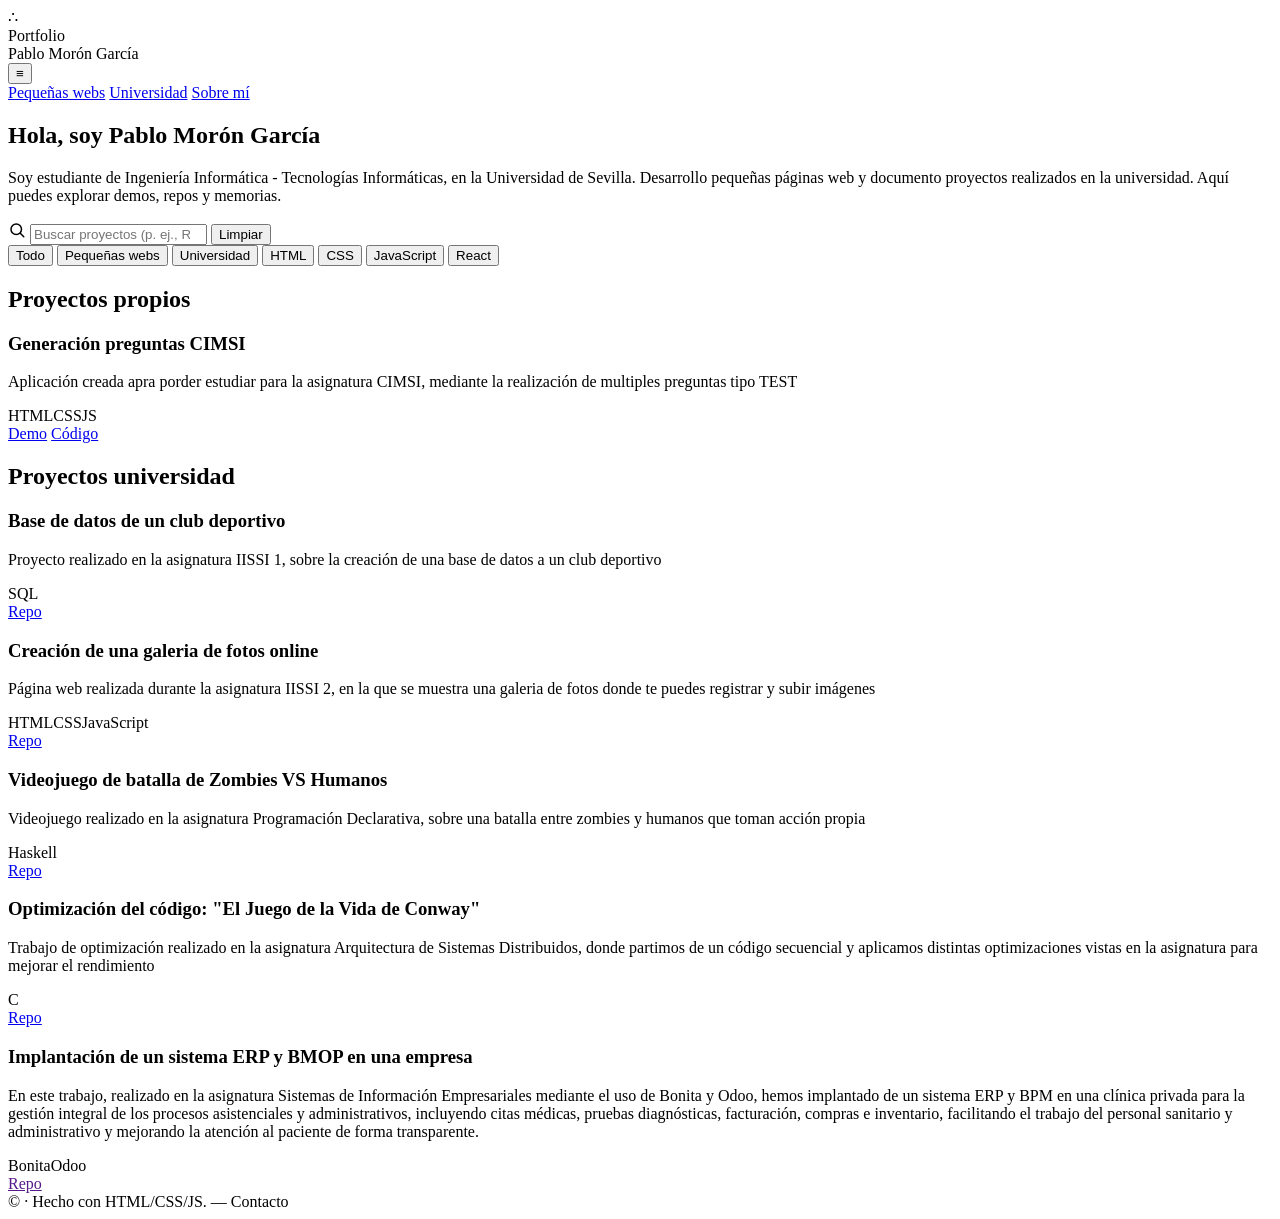
==== index.html @ c681d7ae "trabajos 3º" ====
<!doctype html>
<html lang="es">
<head>
  <meta charset="utf-8" />
  <meta name="viewport" content="width=device-width, initial-scale=1" />
  <title>Mi Portfolio</title>
  <link rel="icon" type="image/png" sizes="32x32" href="imagenes/favicon.png">
  <meta name="description" content="Portfolio con pequeñas webs y trabajos universitarios" />
  <meta property="og:title" content="Mi Portfolio" />
  <meta property="og:description" content="Selección de proyectos: pequeñas webs y trabajos de la universidad" />
  <meta name="color-scheme" content="light dark" />

  <!-- CSS externo -->
  <link rel="stylesheet" href="styles.css">
</head>
<body>
  <header>
    <nav class="container" aria-label="Principal">
      <div class="brand">
        <div class="logo" aria-hidden="true"><span>∴</span></div>
        <div>
          <div class="subtitle">Portfolio</div>
          <div class="name">Pablo Morón García&nbsp;</div>
        </div>
      </div>

      <!-- Botón hamburguesa -->
      <button class="hamburger" id="menuBtn" aria-label="Abrir menú">≡</button>

      <!-- Menú oculto -->
      <div class="navlinks" id="menu">
        <a href="#webs">Pequeñas webs</a>
        <a href="#uni">Universidad</a>
        <a href="#sobre-mi">Sobre mí</a>
      </div>
    </nav>
  </header>

  <main class="container">
    <section class="hero" id="sobre-mi">
      <h1>Hola, soy <span style="color: var(--primary)">Pablo Morón García</span> </h1>
      <p>Soy estudiante de Ingeniería Informática - Tecnologías Informáticas, en la Universidad de Sevilla. Desarrollo pequeñas páginas web y documento proyectos realizados en la universidad. Aquí puedes explorar demos, repos y memorias. </p>
    </section>

    <section class="controls" aria-label="Controles de filtrado">
      <label class="searchbar" for="q">
        <svg width="18" height="18" viewBox="0 0 24 24" fill="none" aria-hidden="true"><path d="M21 21l-4.3-4.3" stroke="currentColor" stroke-width="2" stroke-linecap="round"/><circle cx="11" cy="11" r="7" stroke="currentColor" stroke-width="2"/></svg>
        <input id="q" type="search" placeholder="Buscar proyectos (p. ej., React, accesibilidad, POO)" autocomplete="off" />
        <button class="btn" id="clearSearch" type="button" title="Limpiar búsqueda">Limpiar</button>
      </label>
      <div class="filters" role="group" aria-label="Filtros">
        <button class="chip" data-filter="all" data-active="true">Todo</button>
        <button class="chip" data-filter="web">Pequeñas webs</button>
        <button class="chip" data-filter="uni">Universidad</button>
        <button class="chip" data-tech="html">HTML</button>
        <button class="chip" data-tech="css">CSS</button>
        <button class="chip" data-tech="js">JavaScript</button>
        <button class="chip" data-tech="react">React</button>
      </div>
    </section>

    <h2 id="webs" class="section-title">Proyectos propios</h2>
    <section class="grid" id="grid-webs" aria-label="Listado de pequeñas webs">

      <article class="card" data-type="web" data-tags="html,css,js,accesibilidad">
        <div class="thumb" aria-hidden="true" style="background-image: url('imagenes/tipotest.jpg'); background-size: cover; background-position: center;"></div>
        <div class="card-body">
          <h3>Generación preguntas CIMSI</h3>
          <p>Aplicación creada apra porder estudiar para la asignatura CIMSI, mediante la realización de multiples preguntas tipo TEST</p>
          <div class="tags">
            <span class="tag">HTML</span><span class="tag">CSS</span><span class="tag">JS</span>
          </div>
        </div>
        <div class="card-actions">
          <a class="btn primary" href="Preguntas_CIMSI/Preguntas-tipo-test-CIMSI.html" target="_blank" rel="noopener">Demo</a>
          <a class="btn" href="https://github.com/pablomoroon/CIMSI-testGenerator/blob/main/Preguntas_CIMSI/Preguntas-tipo-test-CIMSI.html" target="_blank" rel="noopener">Código</a>
        </div>
      </article>

    </section>

    <h2 id="uni" class="section-title">Proyectos universidad</h2>
    <section class="grid" id="grid-webs" aria-label="Listado de trabajos universitarios">
      <article class="card" data-type="uni" data-tags="poo,java,patrones">
        <div class="thumb" aria-hidden="true" style="background-image: url('imagenes/club-deportivo.jpg'); background-size: cover; background-position: center;"></div>
          
        </div>
        <div class="card-body">
          <h3>Base de datos de un club deportivo</h3>
          <p>Proyecto realizado en la asignatura IISSI 1, sobre la creación de una base de datos a un club deportivo  </p>
          <div class="tags"><span class="tag">SQL</span></div>
        </div>
        <div class="card-actions">
          <a class="btn primary" href="https://github.com/pablomoroon/Base-de-Datos-de-un-Club-Deportivo" target="_blank" rel="noopener">Repo</a>
        </div>
      </article>

      <article class="card" data-type="uni" data-tags="redes,python,seguridad">
        <div class="thumb" aria-hidden="true" style="background-image: url('imagenes/photo-gallery.png'); background-size: cover; background-position: center;"></div>
        <div class="card-body">
          <h3>Creación de una galeria de fotos online</h3>
          <p>Página web realizada durante la asignatura IISSI 2, en la que se muestra una galeria de fotos donde te puedes registrar y subir imágenes</p>
          <div class="tags"><span class="tag">HTML</span><span class="tag">CSS</span><span class="tag">JavaScript</span></div>
        </div>
        <div class="card-actions">
          <a class="btn primary" href="https://github.com/pablomoroon/Photo-Gallery-IISSI-2" target="_blank" rel="noopener">Repo</a>
        </div>
      </article>

      <article class="card" data-type="uni" data-tags="redes,python,seguridad">
        <div class="thumb" aria-hidden="true" style="background-image: url('imagenes/tanques.png'); background-size: cover; background-position: center;"></div>
        <div class="card-body">
          <h3>Videojuego de batalla de Zombies VS Humanos</h3>
          <p>Videojuego realizado en la asignatura Programación Declarativa, sobre una batalla entre zombies y humanos que toman acción propia</p>
          <div class="tags"><span class="tag">Haskell</span></div>
        </div>
        <div class="card-actions">
          <a class="btn primary" href="https://github.com/pablomoroon/Tanks-Battlefield-2D-PD" target="_blank" rel="noopener">Repo</a>
        </div>
      </article>

      <article class="card" data-type="uni" data-tags="redes,python,seguridad">
        <div class="thumb" aria-hidden="true" style="background-image: url('imagenes/juegoDeLaVida.png'); background-size: cover; background-position: center;"></div>
        <div class="card-body">
          <h3>Optimización del código: "El Juego de la Vida de Conway"</h3>
          <p>Trabajo de optimización realizado en la asignatura Arquitectura de Sistemas Distribuidos, donde partimos de un código secuencial y aplicamos distintas optimizaciones vistas en la asignatura para mejorar el rendimiento</p>
          <div class="tags"><span class="tag">C</span></div>
        </div>
        <div class="card-actions">
          <a class="btn primary" href="https://github.com/pablomoroon/TRABAJO-ASD" target="_blank" rel="noopener">Repo</a>
        </div>
      </article>

      <article class="card" data-type="uni" data-tags="redes,python,seguridad">
        <div class="thumb" aria-hidden="true" style="background-image: url('imagenes/logo-clinica.png'); background-size: cover; background-position: center;"></div>
        <div class="card-body">
          <h3>Implantación de un sistema ERP y BMOP en una empresa</h3>
          <p>En este trabajo, realizado en la asignatura Sistemas de Información Empresariales mediante el uso de Bonita y Odoo, hemos implantado de un sistema ERP y BPM en una clínica privada para la gestión integral de los procesos asistenciales y administrativos, incluyendo citas médicas, pruebas diagnósticas, facturación, compras e inventario, facilitando el trabajo del personal sanitario y administrativo y mejorando la atención al paciente de forma transparente. </p>
          <div class="tags"><span class="tag">Bonita</span><span class="tag">Odoo</span></div>
        </div>
        <div class="card-actions">
          <a class="btn primary" href="" target="_blank" rel="noopener">Repo</a>
        </div>
      </article>

    </section>

    <footer>
      © <span id="year"></span> · Hecho con HTML/CSS/JS. — <a href="#" style="color:var(--primary); text-decoration:none">Contacto</a>
    </footer>
  </main>

  <!-- JS externo -->
  <script src="script.js"></script>
</body>
</html>
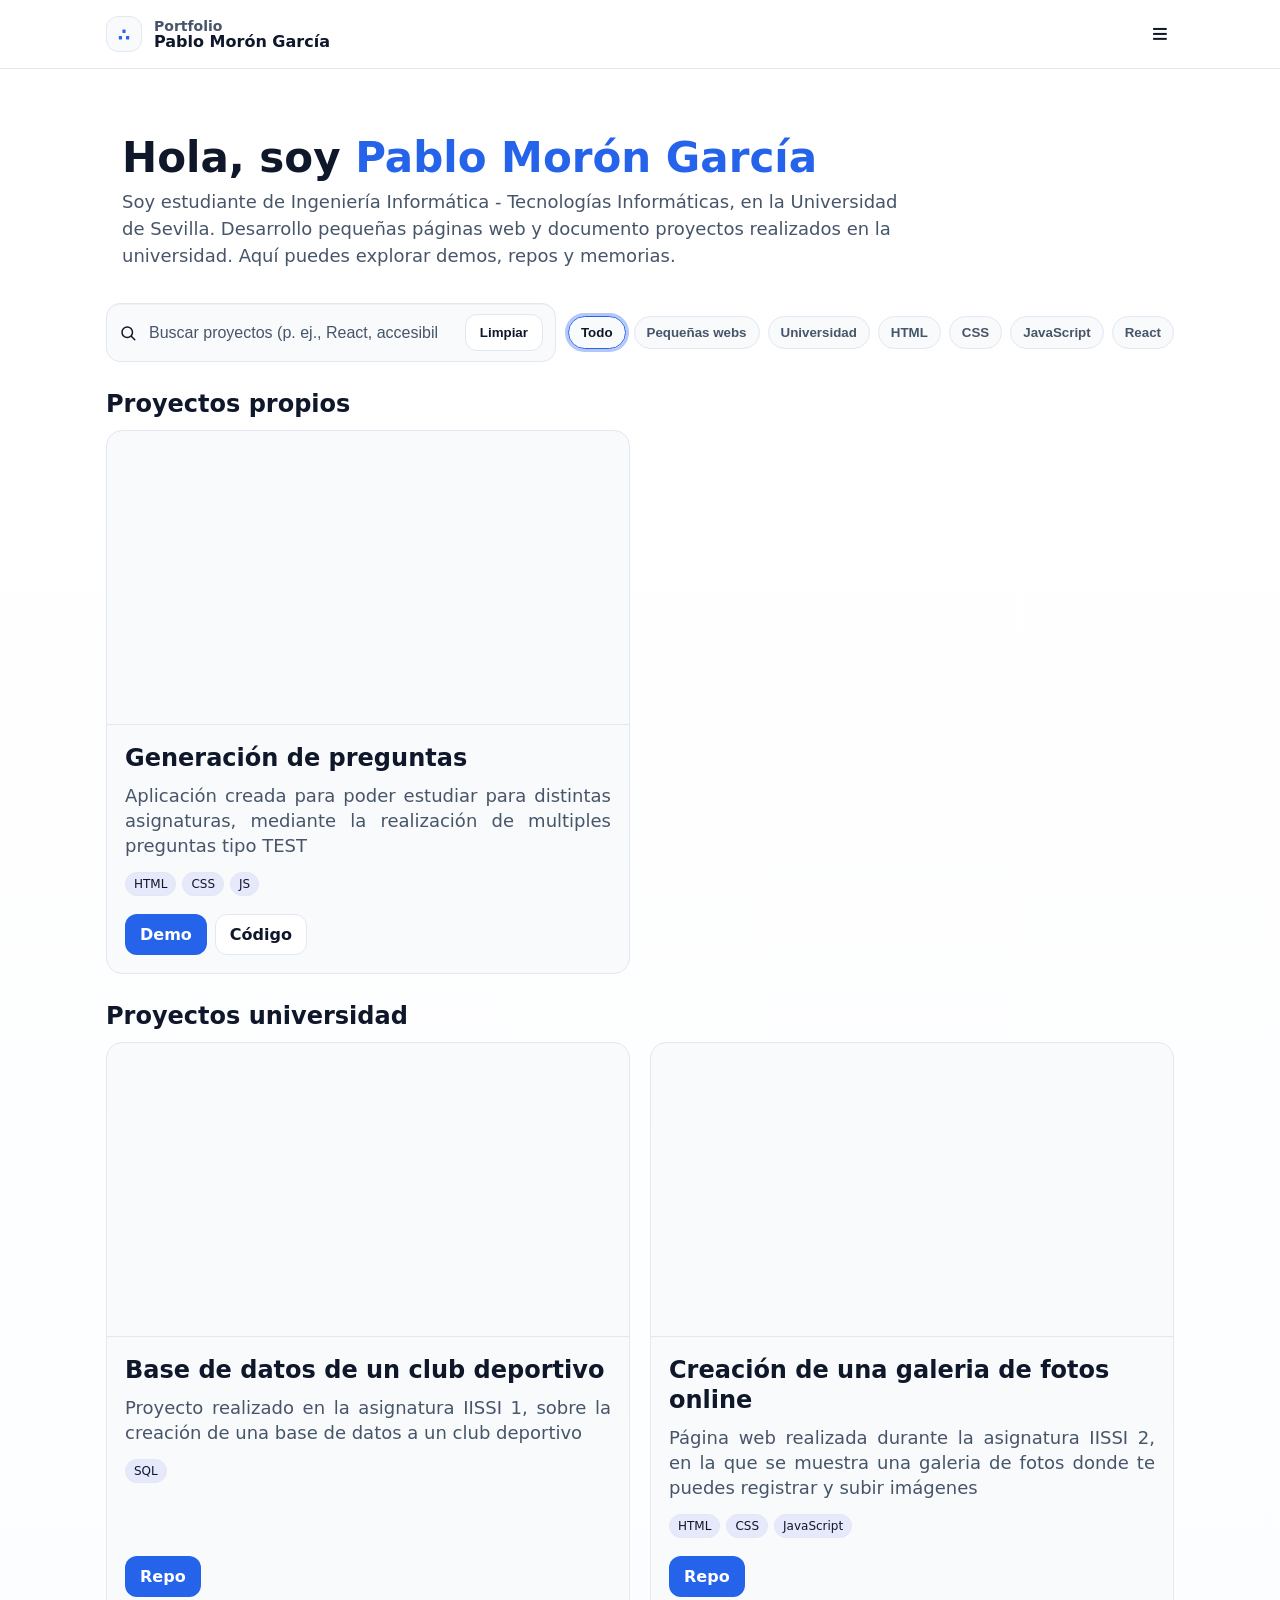
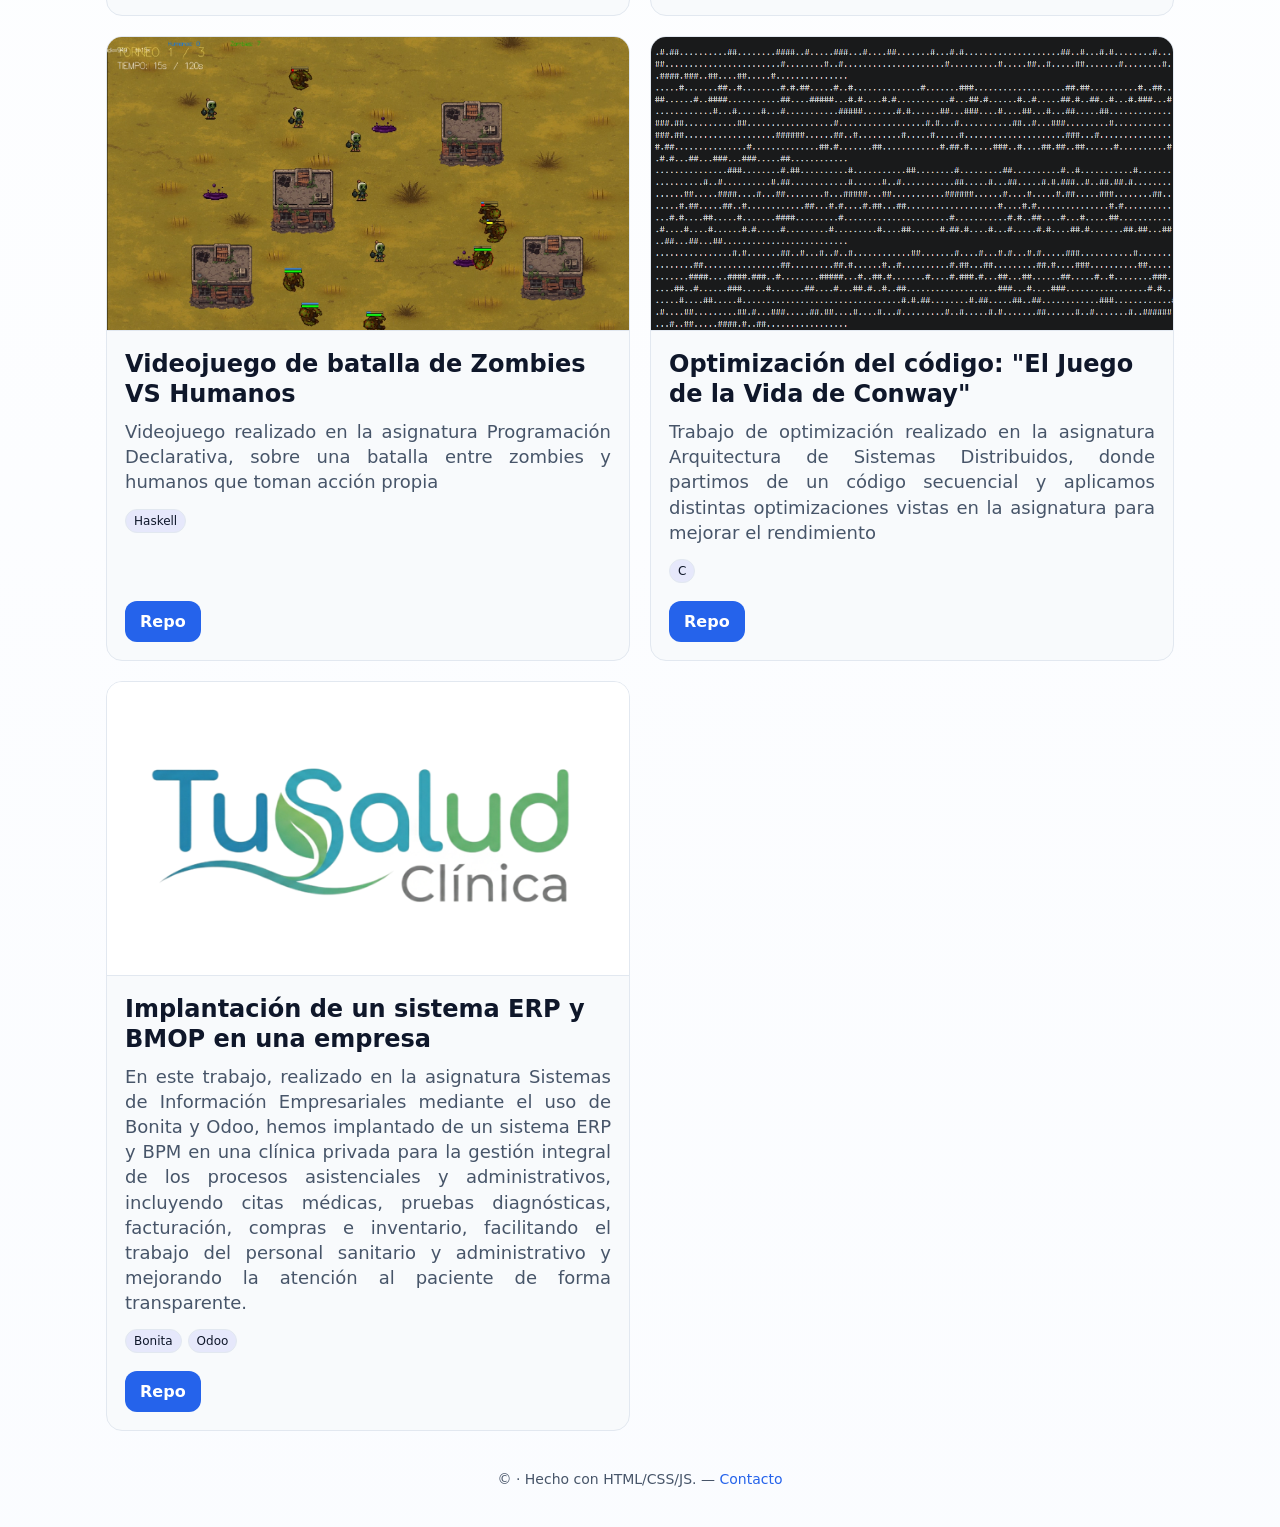
==== commit 9ad3bd14: "Texto justificado" ====
--- a/index.html
+++ b/index.html
@@ -60,13 +60,13 @@
     </section>
 
     <h2 id="webs" class="section-title">Proyectos propios</h2>
-    <section class="grid" id="grid-webs" aria-label="Listado de pequeñas webs">
+    <section class="grid" id="grid-propios" aria-label="Listado de pequeñas webs">
 
       <article class="card" data-type="web" data-tags="html,css,js,accesibilidad">
         <div class="thumb" aria-hidden="true" style="background-image: url('imagenes/tipotest.jpg'); background-size: cover; background-position: center;"></div>
         <div class="card-body">
-          <h3>Generación preguntas CIMSI</h3>
-          <p>Aplicación creada apra porder estudiar para la asignatura CIMSI, mediante la realización de multiples preguntas tipo TEST</p>
+          <h3>Generación de preguntas</h3>
+          <p>Aplicación creada para poder estudiar para distintas asignaturas, mediante la realización de multiples preguntas tipo TEST</p>
           <div class="tags">
             <span class="tag">HTML</span><span class="tag">CSS</span><span class="tag">JS</span>
           </div>
@@ -80,16 +80,18 @@
     </section>
 
     <h2 id="uni" class="section-title">Proyectos universidad</h2>
-    <section class="grid" id="grid-webs" aria-label="Listado de trabajos universitarios">
+    <section class="grid" id="grid-uni" aria-label="Listado de trabajos universitarios">
       <article class="card" data-type="uni" data-tags="poo,java,patrones">
         <div class="thumb" aria-hidden="true" style="background-image: url('imagenes/club-deportivo.jpg'); background-size: cover; background-position: center;"></div>
-          
-        </div>
+
         <div class="card-body">
           <h3>Base de datos de un club deportivo</h3>
-          <p>Proyecto realizado en la asignatura IISSI 1, sobre la creación de una base de datos a un club deportivo  </p>
-          <div class="tags"><span class="tag">SQL</span></div>
+          <p>Proyecto realizado en la asignatura IISSI 1, sobre la creación de una base de datos a un club deportivo</p>
+          <div class="tags">
+            <span class="tag">SQL</span>
+          </div>
         </div>
+
         <div class="card-actions">
           <a class="btn primary" href="https://github.com/pablomoroon/Base-de-Datos-de-un-Club-Deportivo" target="_blank" rel="noopener">Repo</a>
         </div>
--- a/styles.css
+++ b/styles.css
@@ -0,0 +1,393 @@
+:root {
+  --bg: #ffffff;
+  --text: #0f172a;
+  --muted: #475569;
+  --card: #f8fafc;
+  --primary: #2563eb;
+  --ring: rgba(37, 99, 235, 0.35);
+  --border: #e2e8f0;
+}
+
+@media (prefers-color-scheme: dark) {
+  :root {
+    --bg: #0b1220;
+    --text: #e2e8f0;
+    --muted: #94a3b8;
+    --card: #111827;
+    --primary: #60a5fa;
+    --ring: rgba(96, 165, 250, 0.35);
+    --border: #1f2937;
+  }
+
+  ::selection {
+    background: #1d4ed8;
+    color: #fff;
+  }
+}
+
+* {
+  box-sizing: border-box;
+}
+
+html,
+body {
+  min-height: 100%;
+}
+
+body {
+  margin: 0;
+  font-family: ui-sans-serif, system-ui, -apple-system, Segoe UI, Roboto, Ubuntu, Cantarell, Noto Sans, Arial, "Apple Color Emoji", "Segoe UI Emoji";
+  background: linear-gradient(
+    180deg,
+    var(--bg),
+    color-mix(in oklab, var(--bg), var(--primary) 2%)
+  );
+  color: var(--text);
+}
+
+.container {
+  max-width: 1100px;
+  padding: 16px;
+  margin: 0 auto;
+  width: 100%;
+}
+
+/* HEADER */
+
+header {
+  position: sticky;
+  top: 0;
+  z-index: 10;
+  backdrop-filter: blur(8px);
+  background: color-mix(in oklab, var(--bg), transparent 10%);
+  border-bottom: 1px solid var(--border);
+}
+
+nav {
+  display: flex;
+  align-items: center;
+  justify-content: space-between;
+  gap: 16px;
+  padding: 12px 16px;
+  flex-wrap: wrap;
+}
+
+.brand {
+  display: flex;
+  align-items: center;
+  gap: 12px;
+  font-weight: 700;
+}
+
+.brand .logo {
+  width: 36px;
+  height: 36px;
+  border-radius: 12px;
+  display: inline-grid;
+  place-items: center;
+  background: var(--card);
+  border: 1px solid var(--border);
+}
+
+.brand .logo span {
+  font-size: 18px;
+  color: var(--primary);
+  font-weight: 800;
+}
+
+.subtitle {
+  font-size: 14px;
+  color: var(--muted);
+  font-weight: 600;
+  margin-bottom: -2px;
+}
+
+.hamburger {
+  font-size: 28px;
+  background: none;
+  border: none;
+  cursor: pointer;
+  color: var(--text);
+}
+
+.navlinks {
+  display: none;
+  flex-direction: column;
+  gap: 12px;
+  margin-top: 12px;
+  width: 100%;
+}
+
+.navlinks a {
+  color: var(--muted);
+  text-decoration: none;
+  font-weight: 600;
+  padding: 8px 0;
+}
+
+.navlinks a:hover {
+  color: var(--text);
+}
+
+.navlinks.open {
+  display: flex;
+}
+
+/* HERO */
+
+.hero {
+  padding: 40px 16px 12px;
+}
+
+.hero h1 {
+  font-size: clamp(28px, 4vw, 42px);
+  margin: 8px 0 6px;
+}
+
+.hero p {
+  color: var(--muted);
+  max-width: 70ch;
+  margin: 0;
+  font-size: clamp(14px, 2vw, 18px);
+  line-height: 1.5;
+}
+
+/* BUSCADOR Y FILTROS */
+
+.controls {
+  display: grid;
+  grid-template-columns: 1fr;
+  gap: 12px;
+  margin: 22px 0 10px;
+}
+
+@media (min-width: 720px) {
+  .controls {
+    grid-template-columns: 1fr auto;
+    align-items: center;
+  }
+}
+
+.searchbar {
+  display: flex;
+  align-items: center;
+  gap: 10px;
+  padding: 10px 12px;
+  border: 1px solid var(--border);
+  background: var(--card);
+  border-radius: 14px;
+  box-shadow: 0 1px 0 rgba(0, 0, 0, .03) inset;
+}
+
+.searchbar input {
+  flex: 1;
+  border: 0;
+  outline: none;
+  background: transparent;
+  color: var(--text);
+  font-size: 16px;
+  min-width: 0;
+}
+
+.searchbar input::placeholder {
+  color: var(--muted);
+}
+
+.filters {
+  display: flex;
+  flex-wrap: wrap;
+  gap: 8px;
+}
+
+@media (max-width: 480px) {
+  .filters {
+    overflow-x: auto;
+    -webkit-overflow-scrolling: touch;
+  }
+}
+
+.chip {
+  padding: 8px 12px;
+  border: 1px solid var(--border);
+  border-radius: 999px;
+  background: var(--card);
+  color: var(--muted);
+  font-weight: 600;
+  cursor: pointer;
+  user-select: none;
+  white-space: nowrap;
+}
+
+.chip[data-active="true"] {
+  color: var(--text);
+  outline: 3px solid var(--ring);
+  border-color: var(--primary);
+}
+
+/* SECCIONES */
+
+h2.section-title {
+  margin: 28px 0 12px;
+  font-size: clamp(18px, 2.5vw, 24px);
+}
+
+/* GRID DE TARJETAS */
+
+.grid {
+  display: grid;
+  gap: 20px;
+  grid-template-columns: 1fr;
+  align-items: stretch;
+}
+
+@media (min-width: 720px) {
+  .grid {
+    grid-template-columns: repeat(2, minmax(0, 1fr));
+  }
+}
+
+@media (min-width: 1024px) {
+  .grid {
+    grid-template-columns: repeat(2, minmax(0, 1fr));
+  }
+}
+
+/* TARJETAS */
+
+.card {
+  border: 1px solid var(--border);
+  background: var(--card);
+  border-radius: 16px;
+  overflow: hidden;
+  display: grid;
+  grid-template-rows: auto 1fr auto;
+  min-width: 0;
+  min-height: 100%;
+  transition: transform .2s ease, box-shadow .2s ease;
+}
+
+.card:hover {
+  transform: translateY(-3px);
+  box-shadow: 0 12px 30px rgba(0, 0, 0, .08);
+}
+
+.thumb {
+  aspect-ratio: 16 / 9;
+  border-bottom: 1px solid var(--border);
+  background-size: cover;
+  background-position: center;
+  background-repeat: no-repeat;
+  overflow: hidden;
+  min-width: 0;
+}
+
+.thumb img {
+  width: 100%;
+  height: 100%;
+  object-fit: cover;
+  display: block;
+}
+
+/* Por si alguna miniatura usa ASCII o pre */
+
+.thumb pre,
+.ascii-preview {
+  margin: 0;
+  width: 100%;
+  height: 100%;
+  overflow: hidden;
+  white-space: pre;
+  font-size: 7px;
+  line-height: 1;
+  padding: 10px;
+}
+
+/* CUERPO DE LA TARJETA */
+
+.card-body {
+  padding: 18px;
+  display: grid;
+  gap: 10px;
+  align-content: start;
+  min-width: 0;
+}
+
+.card h3 {
+  margin: 0;
+  font-size: clamp(19px, 2.2vw, 24px);
+  line-height: 1.25;
+  overflow-wrap: break-word;
+}
+
+.card p {
+  margin: 0;
+  color: var(--muted);
+  font-size: clamp(15px, 1.7vw, 18px);
+  line-height: 1.4;
+  overflow-wrap: break-word;
+  text-align: justify;
+  hyphens: auto;
+}
+
+/* ETIQUETAS */
+
+.tags {
+  display: flex;
+  flex-wrap: wrap;
+  gap: 6px;
+  margin-top: 4px;
+}
+
+.tag {
+  font-size: 12px;
+  padding: 4px 8px;
+  background: rgba(99, 102, 241, .12);
+  color: var(--text);
+  border: 1px solid var(--border);
+  border-radius: 999px;
+}
+
+/* BOTONES */
+
+.card-actions {
+  display: flex;
+  flex-wrap: wrap;
+  gap: 8px;
+  padding: 0 18px 18px;
+  align-self: end;
+}
+
+.btn {
+  appearance: none;
+  border: 1px solid var(--border);
+  background: var(--bg);
+  color: var(--text);
+  font-weight: 700;
+  padding: 10px 14px;
+  border-radius: 12px;
+  cursor: pointer;
+  text-decoration: none;
+  display: inline-flex;
+  align-items: center;
+  justify-content: center;
+}
+
+.btn.primary {
+  background: var(--primary);
+  border-color: transparent;
+  color: white;
+}
+
+.btn:hover {
+  filter: brightness(1.03);
+}
+
+/* FOOTER */
+
+footer {
+  margin: 40px 0 24px;
+  color: var(--muted);
+  text-align: center;
+  font-size: clamp(12px, 2vw, 14px);
+  padding: 0 12px;
+}
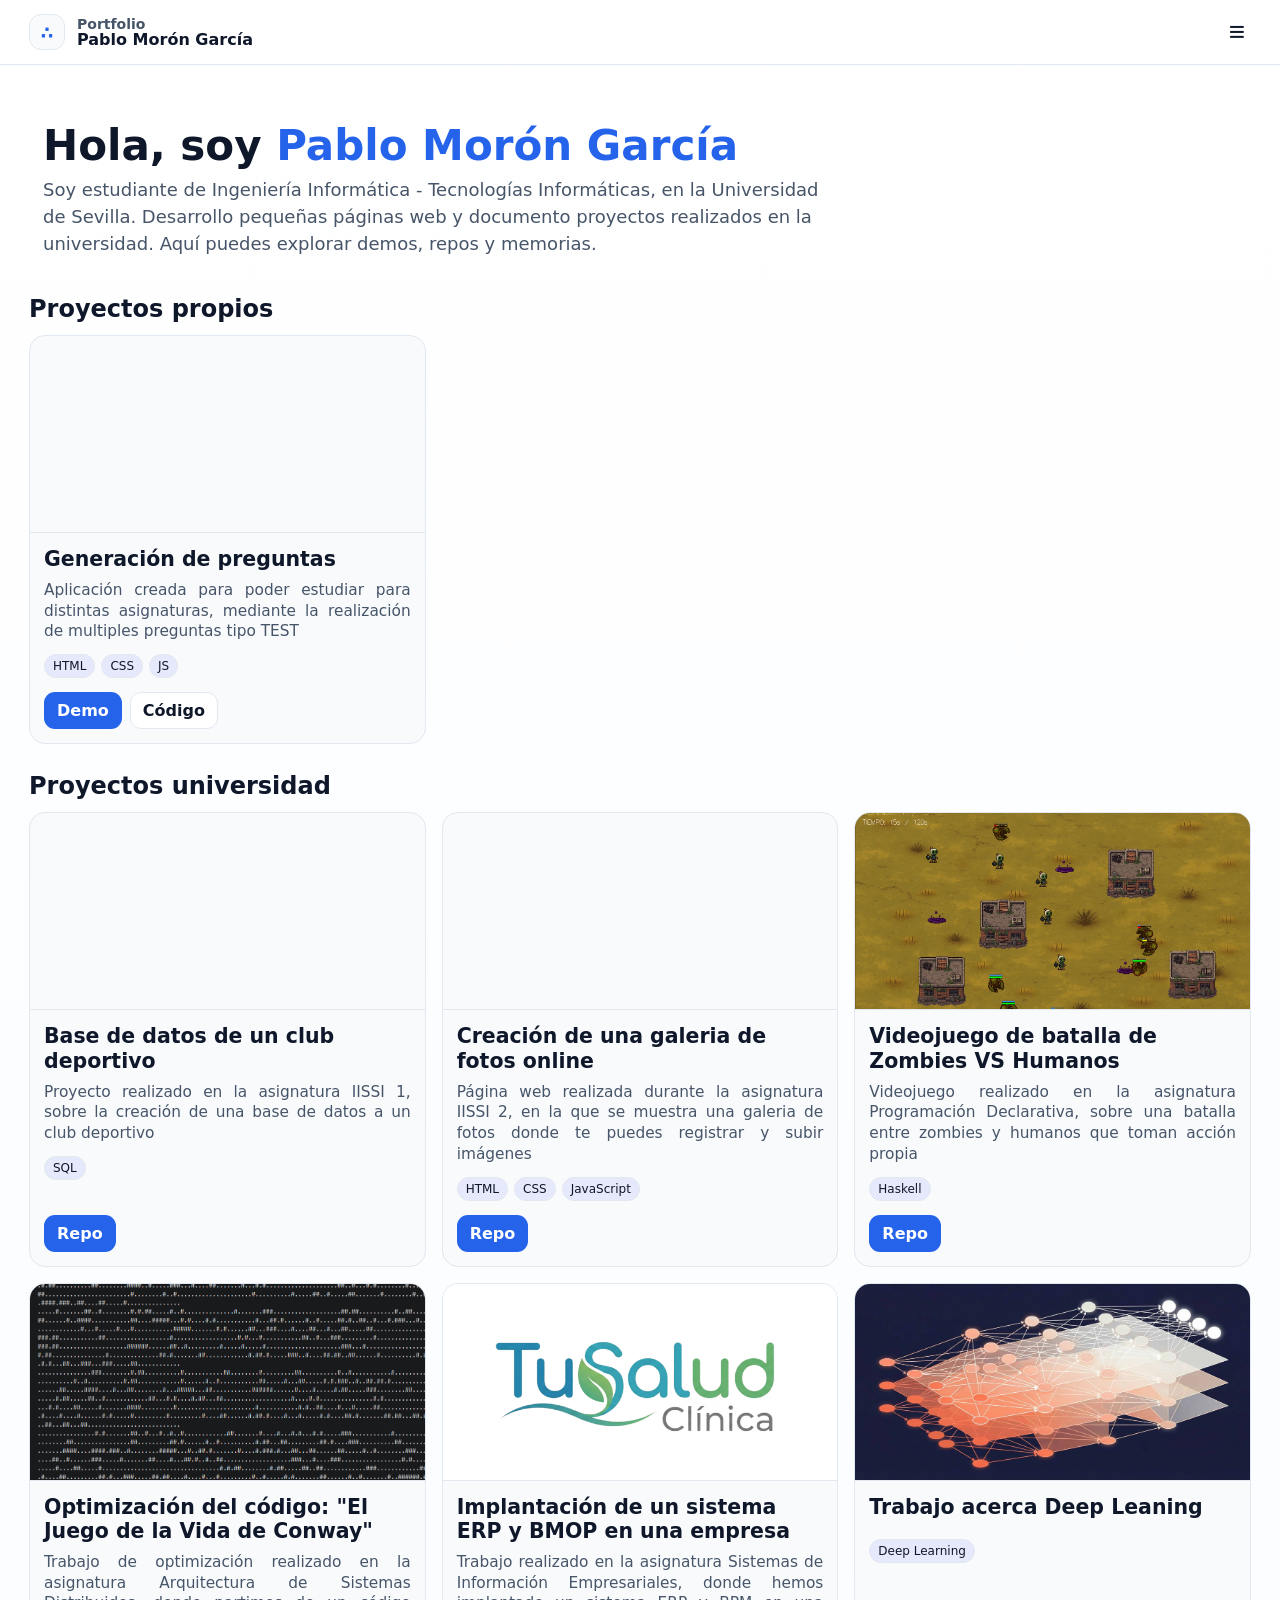
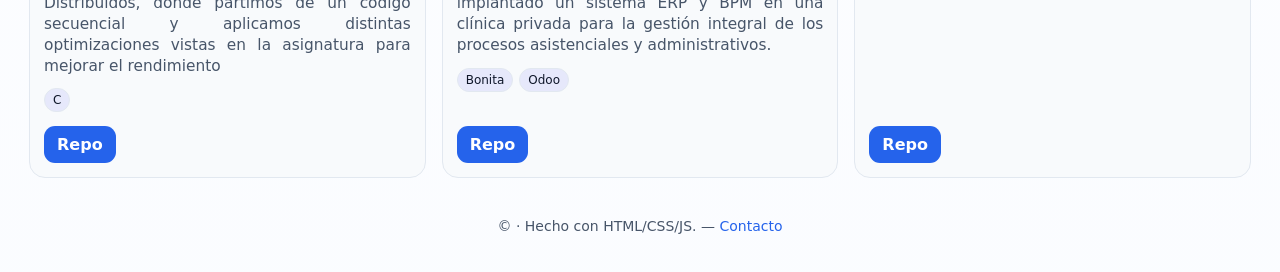
==== commit 458cdc61: "Actualizacion" ====
--- a/index.html
+++ b/index.html
@@ -41,7 +41,7 @@
       <h1>Hola, soy <span style="color: var(--primary)">Pablo Morón García</span> </h1>
       <p>Soy estudiante de Ingeniería Informática - Tecnologías Informáticas, en la Universidad de Sevilla. Desarrollo pequeñas páginas web y documento proyectos realizados en la universidad. Aquí puedes explorar demos, repos y memorias. </p>
     </section>
-
+    <!--
     <section class="controls" aria-label="Controles de filtrado">
       <label class="searchbar" for="q">
         <svg width="18" height="18" viewBox="0 0 24 24" fill="none" aria-hidden="true"><path d="M21 21l-4.3-4.3" stroke="currentColor" stroke-width="2" stroke-linecap="round"/><circle cx="11" cy="11" r="7" stroke="currentColor" stroke-width="2"/></svg>
@@ -58,7 +58,7 @@
         <button class="chip" data-tech="react">React</button>
       </div>
     </section>
-
+    -->
     <h2 id="webs" class="section-title">Proyectos propios</h2>
     <section class="grid" id="grid-propios" aria-label="Listado de pequeñas webs">
 
@@ -137,8 +137,20 @@
         <div class="thumb" aria-hidden="true" style="background-image: url('imagenes/logo-clinica.png'); background-size: cover; background-position: center;"></div>
         <div class="card-body">
           <h3>Implantación de un sistema ERP y BMOP en una empresa</h3>
-          <p>En este trabajo, realizado en la asignatura Sistemas de Información Empresariales mediante el uso de Bonita y Odoo, hemos implantado de un sistema ERP y BPM en una clínica privada para la gestión integral de los procesos asistenciales y administrativos, incluyendo citas médicas, pruebas diagnósticas, facturación, compras e inventario, facilitando el trabajo del personal sanitario y administrativo y mejorando la atención al paciente de forma transparente. </p>
+          <p>Trabajo realizado en la asignatura Sistemas de Información Empresariales, donde hemos implantado un sistema ERP y BPM en una clínica privada para la gestión integral de los procesos asistenciales y administrativos. </p>
           <div class="tags"><span class="tag">Bonita</span><span class="tag">Odoo</span></div>
+        </div>
+        <div class="card-actions">
+          <a class="btn primary" href="https://github.com/pablomoroon/CLINICA-TU-SALUD-PROYECTO-SIE" target="_blank" rel="noopener">Repo</a>
+        </div>
+      </article>
+
+      <article class="card" data-type="uni" data-tags="redes,python,seguridad">
+        <div class="thumb" aria-hidden="true" style="background-image: url('imagenes/deep-learning.jpg'); background-size: cover; background-position: center;"></div>
+        <div class="card-body">
+          <h3>Trabajo acerca Deep Leaning</h3>
+          <p> </p>
+          <div class="tags"><span class="tag">Deep Learning</span></div>
         </div>
         <div class="card-actions">
           <a class="btn primary" href="" target="_blank" rel="noopener">Repo</a>
@@ -156,3 +168,4 @@
   <script src="script.js"></script>
 </body>
 </html>
+
--- a/styles.css
+++ b/styles.css
@@ -46,8 +46,8 @@
 }
 
 .container {
-  max-width: 1100px;
-  padding: 16px;
+  max-width: 1250px;
+  padding: 14px;
   margin: 0 auto;
   width: 100%;
 }
@@ -68,7 +68,7 @@
   align-items: center;
   justify-content: space-between;
   gap: 16px;
-  padding: 12px 16px;
+  padding: 12px 14px;
   flex-wrap: wrap;
 }
 
@@ -102,6 +102,10 @@
   margin-bottom: -2px;
 }
 
+.name {
+  font-weight: 800;
+}
+
 .hamburger {
   font-size: 28px;
   background: none;
@@ -136,7 +140,7 @@
 /* HERO */
 
 .hero {
-  padding: 40px 16px 12px;
+  padding: 34px 14px 10px;
 }
 
 .hero h1 {
@@ -235,7 +239,7 @@
 
 .grid {
   display: grid;
-  gap: 20px;
+  gap: 16px;
   grid-template-columns: 1fr;
   align-items: stretch;
 }
@@ -246,9 +250,9 @@
   }
 }
 
-@media (min-width: 1024px) {
+@media (min-width: 1000px) {
   .grid {
-    grid-template-columns: repeat(2, minmax(0, 1fr));
+    grid-template-columns: repeat(3, minmax(0, 1fr));
   }
 }
 
@@ -271,8 +275,10 @@
   box-shadow: 0 12px 30px rgba(0, 0, 0, .08);
 }
 
+/* IMAGEN DE LA TARJETA */
+
 .thumb {
-  aspect-ratio: 16 / 9;
+  aspect-ratio: 16 / 8;
   border-bottom: 1px solid var(--border);
   background-size: cover;
   background-position: center;
@@ -288,7 +294,7 @@
   display: block;
 }
 
-/* Por si alguna miniatura usa ASCII o pre */
+/* Por si alguna miniatura usa ASCII o <pre> */
 
 .thumb pre,
 .ascii-preview {
@@ -297,33 +303,33 @@
   height: 100%;
   overflow: hidden;
   white-space: pre;
-  font-size: 7px;
+  font-size: 6px;
   line-height: 1;
-  padding: 10px;
+  padding: 8px;
 }
 
 /* CUERPO DE LA TARJETA */
 
 .card-body {
-  padding: 18px;
+  padding: 14px;
   display: grid;
-  gap: 10px;
+  gap: 8px;
   align-content: start;
   min-width: 0;
 }
 
 .card h3 {
   margin: 0;
-  font-size: clamp(19px, 2.2vw, 24px);
-  line-height: 1.25;
+  font-size: clamp(17px, 1.6vw, 21px);
+  line-height: 1.2;
   overflow-wrap: break-word;
 }
 
 .card p {
   margin: 0;
   color: var(--muted);
-  font-size: clamp(15px, 1.7vw, 18px);
-  line-height: 1.4;
+  font-size: clamp(14px, 1.2vw, 16px);
+  line-height: 1.35;
   overflow-wrap: break-word;
   text-align: justify;
   hyphens: auto;
@@ -353,7 +359,7 @@
   display: flex;
   flex-wrap: wrap;
   gap: 8px;
-  padding: 0 18px 18px;
+  padding: 0 14px 14px;
   align-self: end;
 }
 
@@ -363,8 +369,8 @@
   background: var(--bg);
   color: var(--text);
   font-weight: 700;
-  padding: 10px 14px;
-  border-radius: 12px;
+  padding: 8px 12px;
+  border-radius: 11px;
   cursor: pointer;
   text-decoration: none;
   display: inline-flex;
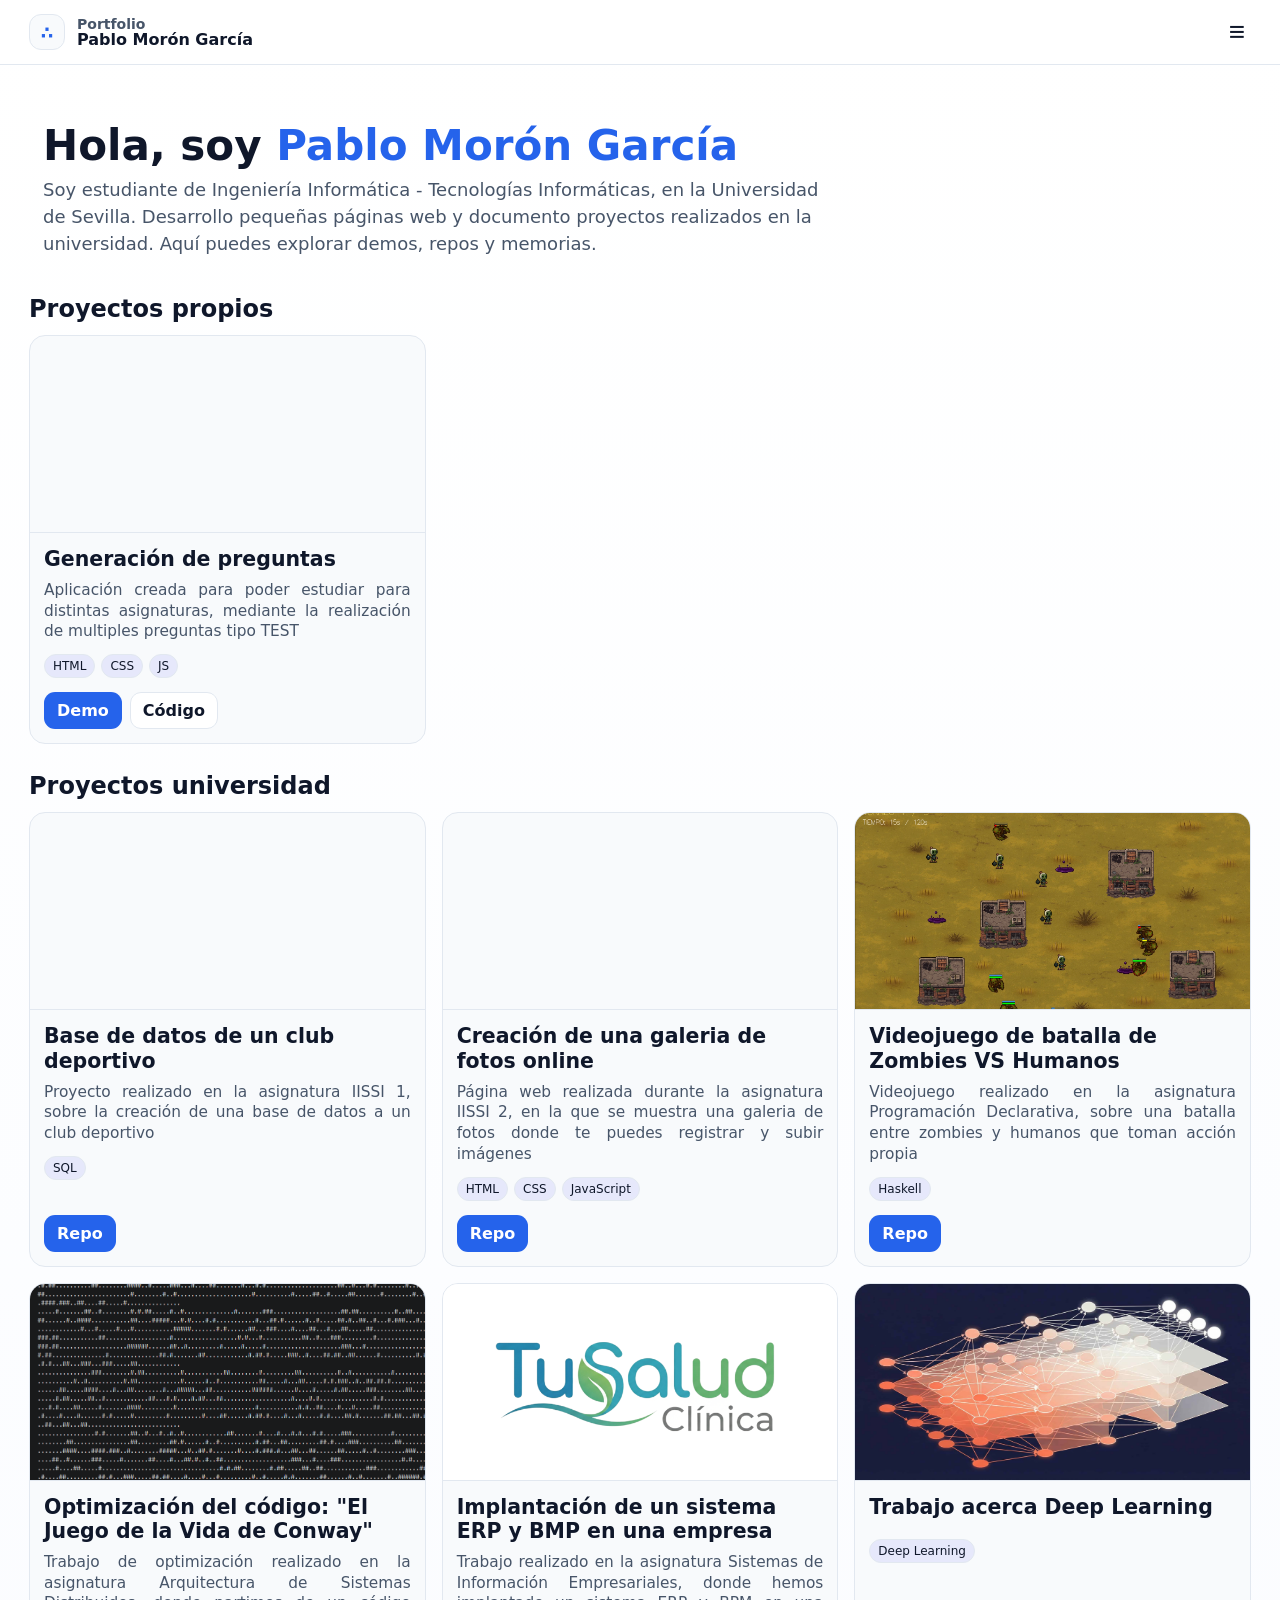
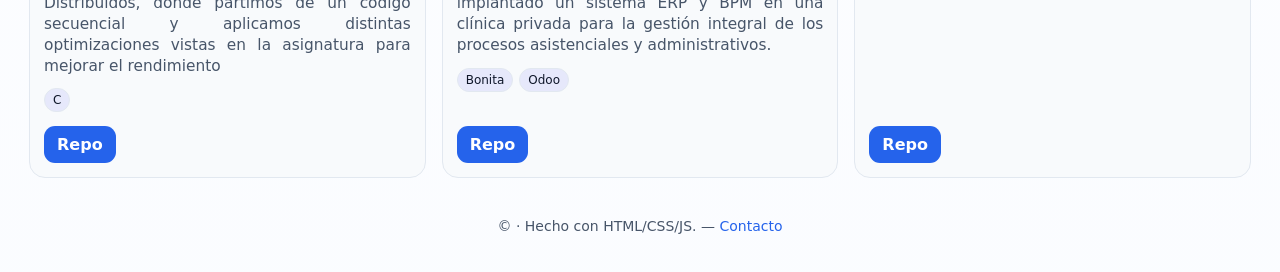
==== commit b567dd77: "correciones" ====
--- a/index.html
+++ b/index.html
@@ -3,7 +3,7 @@
 <head>
   <meta charset="utf-8" />
   <meta name="viewport" content="width=device-width, initial-scale=1" />
-  <title>Mi Portfolio</title>
+  <title>Portfolio Pablo Morón García</title>
   <link rel="icon" type="image/png" sizes="32x32" href="imagenes/favicon.png">
   <meta name="description" content="Portfolio con pequeñas webs y trabajos universitarios" />
   <meta property="og:title" content="Mi Portfolio" />
@@ -136,7 +136,7 @@
       <article class="card" data-type="uni" data-tags="redes,python,seguridad">
         <div class="thumb" aria-hidden="true" style="background-image: url('imagenes/logo-clinica.png'); background-size: cover; background-position: center;"></div>
         <div class="card-body">
-          <h3>Implantación de un sistema ERP y BMOP en una empresa</h3>
+          <h3>Implantación de un sistema ERP y BMP en una empresa</h3>
           <p>Trabajo realizado en la asignatura Sistemas de Información Empresariales, donde hemos implantado un sistema ERP y BPM en una clínica privada para la gestión integral de los procesos asistenciales y administrativos. </p>
           <div class="tags"><span class="tag">Bonita</span><span class="tag">Odoo</span></div>
         </div>
@@ -148,7 +148,7 @@
       <article class="card" data-type="uni" data-tags="redes,python,seguridad">
         <div class="thumb" aria-hidden="true" style="background-image: url('imagenes/deep-learning.jpg'); background-size: cover; background-position: center;"></div>
         <div class="card-body">
-          <h3>Trabajo acerca Deep Leaning</h3>
+          <h3>Trabajo acerca Deep Learning</h3>
           <p> </p>
           <div class="tags"><span class="tag">Deep Learning</span></div>
         </div>
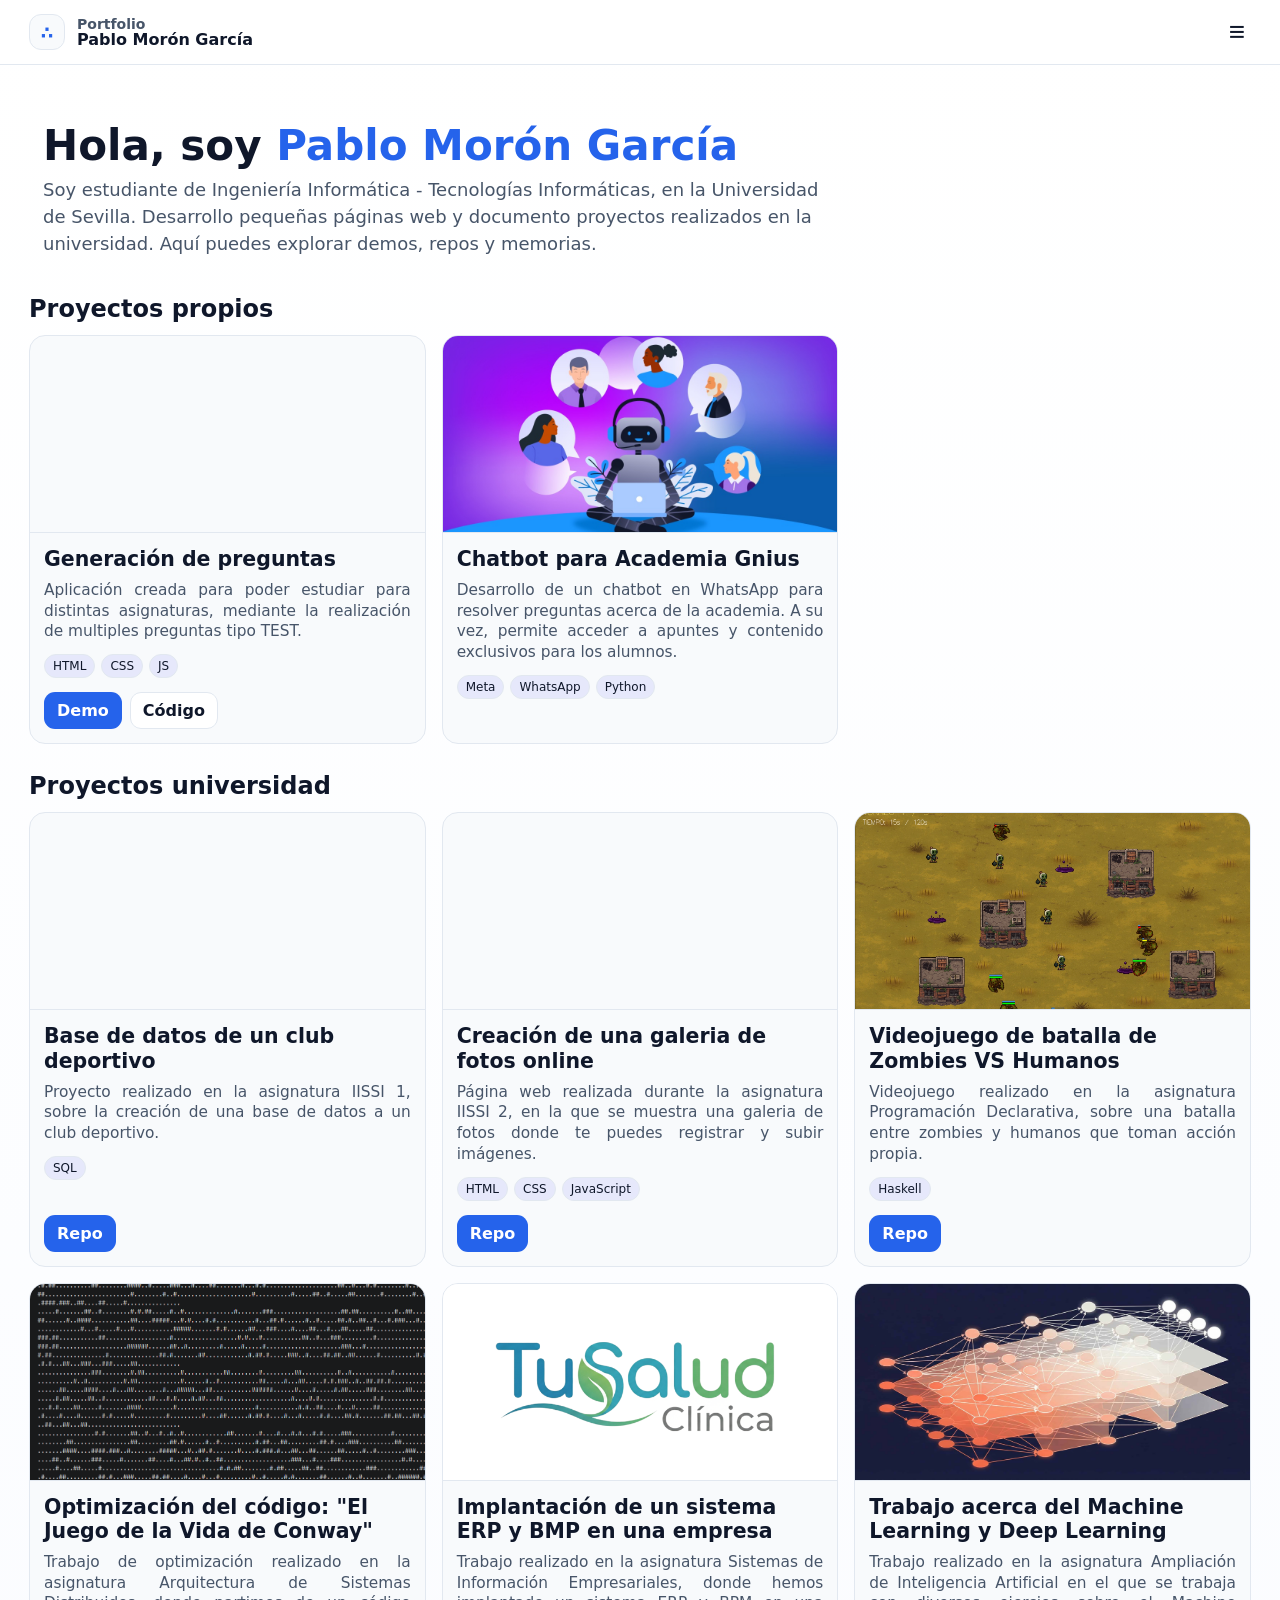
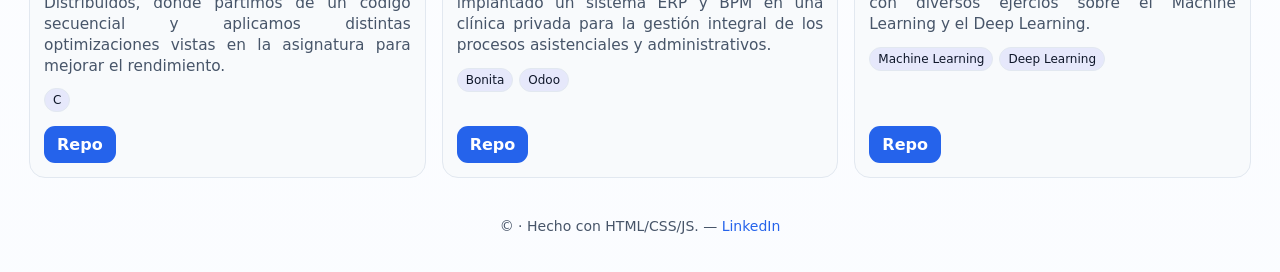
==== commit 6219f075: "actualización" ====
--- a/index.html
+++ b/index.html
@@ -66,7 +66,7 @@
         <div class="thumb" aria-hidden="true" style="background-image: url('imagenes/tipotest.jpg'); background-size: cover; background-position: center;"></div>
         <div class="card-body">
           <h3>Generación de preguntas</h3>
-          <p>Aplicación creada para poder estudiar para distintas asignaturas, mediante la realización de multiples preguntas tipo TEST</p>
+          <p>Aplicación creada para poder estudiar para distintas asignaturas, mediante la realización de multiples preguntas tipo TEST.</p>
           <div class="tags">
             <span class="tag">HTML</span><span class="tag">CSS</span><span class="tag">JS</span>
           </div>
@@ -77,7 +77,21 @@
         </div>
       </article>
 
+      <article class="card" data-type="web" data-tags="html,css,js,accesibilidad">
+        <div class="thumb" aria-hidden="true" style="background-image: url('imagenes/chatbot.jpg'); background-size: cover; background-position: center;"></div>
+        <div class="card-body">
+          <h3>Chatbot para Academia Gnius</h3>
+          <p>Desarrollo de un chatbot en WhatsApp para resolver preguntas acerca de la academia. A su vez, permite acceder a apuntes y contenido exclusivos para los alumnos. </p>
+          <div class="tags">
+            <span class="tag">Meta</span><span class="tag">WhatsApp</span><span class="tag">Python</span>
+          </div>
+        </div>
+        
+      </article>
+
     </section>
+
+    
 
     <h2 id="uni" class="section-title">Proyectos universidad</h2>
     <section class="grid" id="grid-uni" aria-label="Listado de trabajos universitarios">
@@ -86,7 +100,7 @@
 
         <div class="card-body">
           <h3>Base de datos de un club deportivo</h3>
-          <p>Proyecto realizado en la asignatura IISSI 1, sobre la creación de una base de datos a un club deportivo</p>
+          <p>Proyecto realizado en la asignatura IISSI 1, sobre la creación de una base de datos a un club deportivo.</p>
           <div class="tags">
             <span class="tag">SQL</span>
           </div>
@@ -101,7 +115,7 @@
         <div class="thumb" aria-hidden="true" style="background-image: url('imagenes/photo-gallery.png'); background-size: cover; background-position: center;"></div>
         <div class="card-body">
           <h3>Creación de una galeria de fotos online</h3>
-          <p>Página web realizada durante la asignatura IISSI 2, en la que se muestra una galeria de fotos donde te puedes registrar y subir imágenes</p>
+          <p>Página web realizada durante la asignatura IISSI 2, en la que se muestra una galeria de fotos donde te puedes registrar y subir imágenes.</p>
           <div class="tags"><span class="tag">HTML</span><span class="tag">CSS</span><span class="tag">JavaScript</span></div>
         </div>
         <div class="card-actions">
@@ -113,7 +127,7 @@
         <div class="thumb" aria-hidden="true" style="background-image: url('imagenes/tanques.png'); background-size: cover; background-position: center;"></div>
         <div class="card-body">
           <h3>Videojuego de batalla de Zombies VS Humanos</h3>
-          <p>Videojuego realizado en la asignatura Programación Declarativa, sobre una batalla entre zombies y humanos que toman acción propia</p>
+          <p>Videojuego realizado en la asignatura Programación Declarativa, sobre una batalla entre zombies y humanos que toman acción propia.</p>
           <div class="tags"><span class="tag">Haskell</span></div>
         </div>
         <div class="card-actions">
@@ -125,7 +139,7 @@
         <div class="thumb" aria-hidden="true" style="background-image: url('imagenes/juegoDeLaVida.png'); background-size: cover; background-position: center;"></div>
         <div class="card-body">
           <h3>Optimización del código: "El Juego de la Vida de Conway"</h3>
-          <p>Trabajo de optimización realizado en la asignatura Arquitectura de Sistemas Distribuidos, donde partimos de un código secuencial y aplicamos distintas optimizaciones vistas en la asignatura para mejorar el rendimiento</p>
+          <p>Trabajo de optimización realizado en la asignatura Arquitectura de Sistemas Distribuidos, donde partimos de un código secuencial y aplicamos distintas optimizaciones vistas en la asignatura para mejorar el rendimiento.</p>
           <div class="tags"><span class="tag">C</span></div>
         </div>
         <div class="card-actions">
@@ -148,19 +162,27 @@
       <article class="card" data-type="uni" data-tags="redes,python,seguridad">
         <div class="thumb" aria-hidden="true" style="background-image: url('imagenes/deep-learning.jpg'); background-size: cover; background-position: center;"></div>
         <div class="card-body">
-          <h3>Trabajo acerca Deep Learning</h3>
-          <p> </p>
-          <div class="tags"><span class="tag">Deep Learning</span></div>
+          <h3>Trabajo acerca del Machine Learning y Deep Learning</h3>
+          <p> Trabajo realizado en la asignatura Ampliación de Inteligencia Artificial en el que se trabaja con diversos ejercios sobre el Machine Learning y el Deep Learning.</p>
+          <div class="tags"><span class="tag">Machine Learning</span><span class="tag">Deep Learning</span></div>
         </div>
         <div class="card-actions">
-          <a class="btn primary" href="" target="_blank" rel="noopener">Repo</a>
+          <a class="btn primary" href="https://github.com/pablomoroon/Trabajo-AIA-DEEP_LEARNING" target="_blank" rel="noopener">Repo</a>
         </div>
       </article>
 
     </section>
 
     <footer>
-      © <span id="year"></span> · Hecho con HTML/CSS/JS. — <a href="#" style="color:var(--primary); text-decoration:none">Contacto</a>
+      © <span id="year"></span> · Hecho con HTML/CSS/JS. —
+      <a 
+        href="https://www.linkedin.com/in/pablo-morón-garcía-8224083b9/"
+        target="_blank"
+        rel="noopener noreferrer"
+        style="color:var(--primary); text-decoration:none"
+      >
+        LinkedIn
+      </a>
     </footer>
   </main>
 
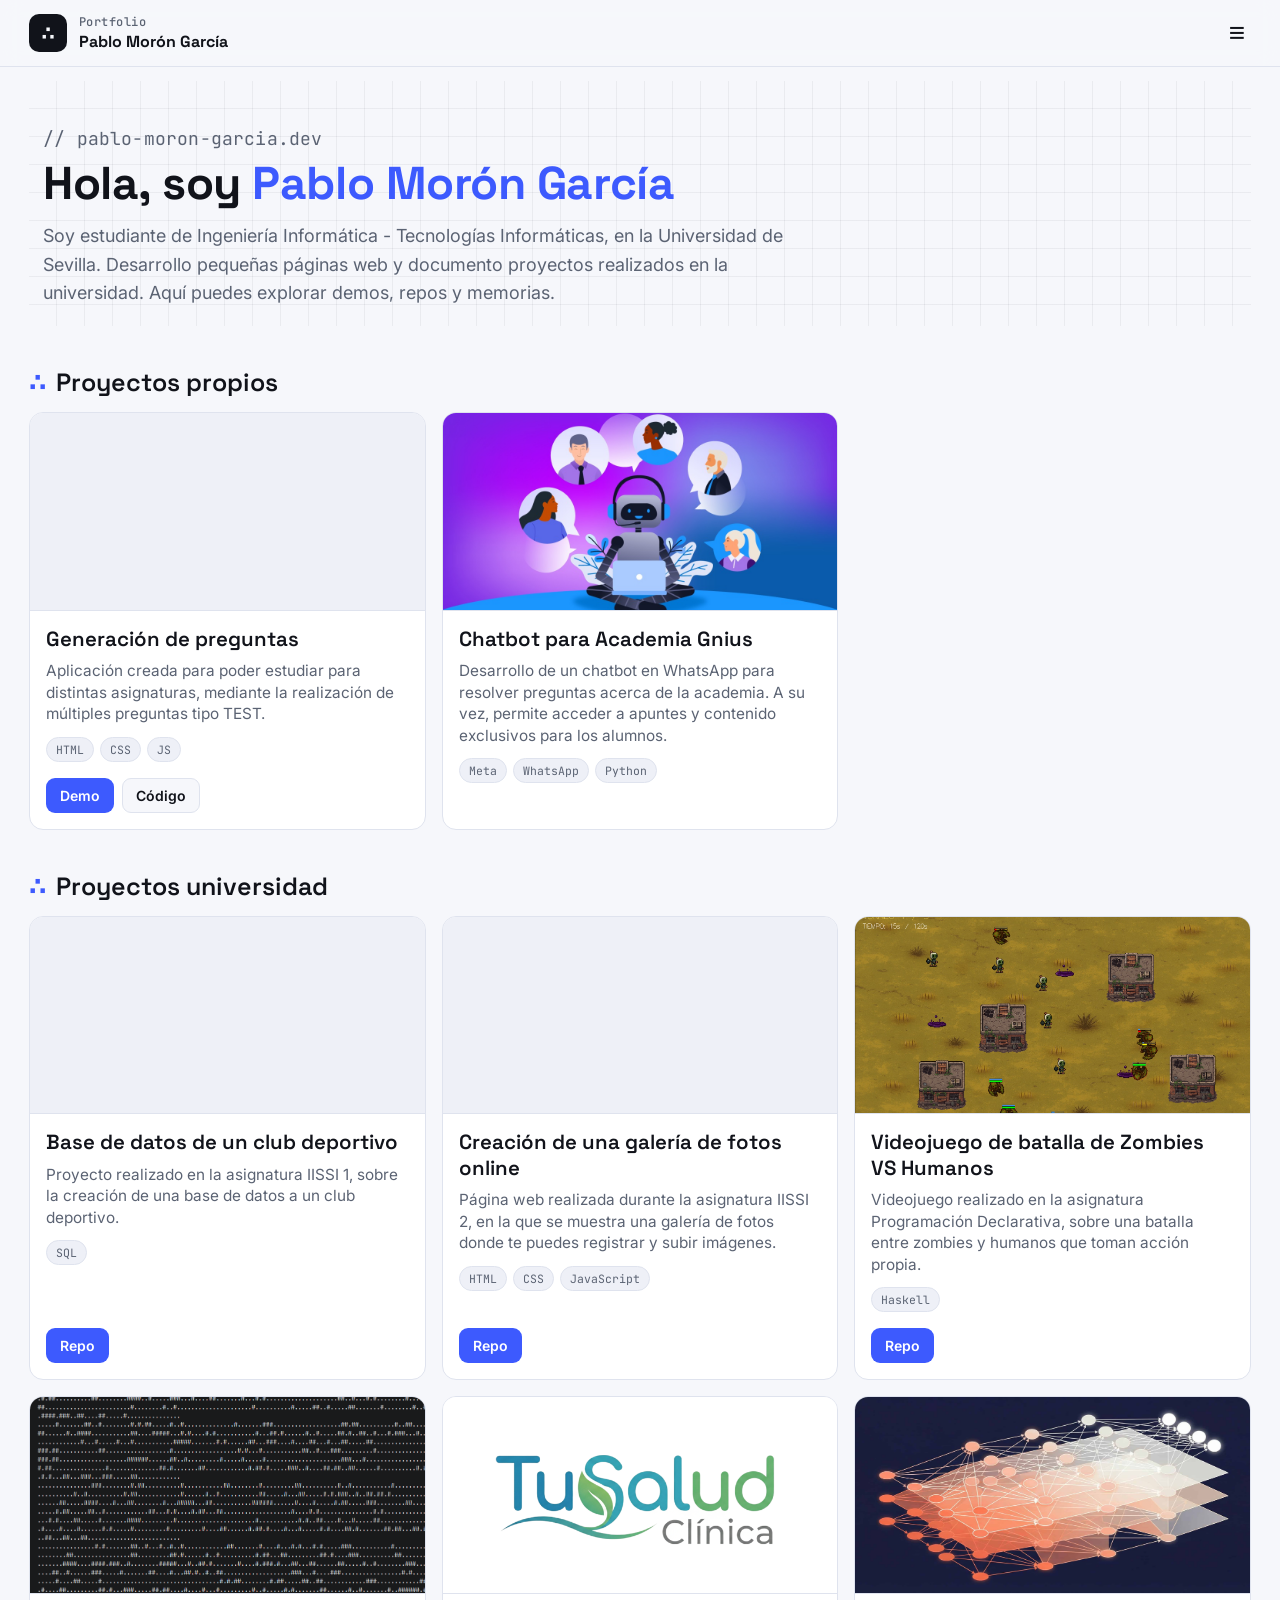
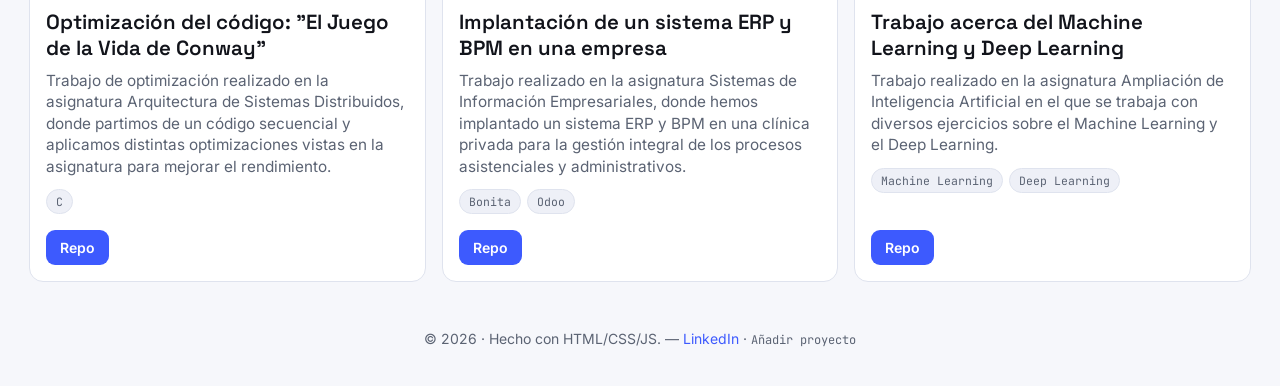
==== commit e7745da1: "mejora visual" ====
--- a/index.html
+++ b/index.html
@@ -1,193 +1,73 @@
-<!doctype html>
-<html lang="es">
-<head>
-  <meta charset="utf-8" />
-  <meta name="viewport" content="width=device-width, initial-scale=1" />
-  <title>Portfolio Pablo Morón García</title>
-  <link rel="icon" type="image/png" sizes="32x32" href="imagenes/favicon.png">
-  <meta name="description" content="Portfolio con pequeñas webs y trabajos universitarios" />
-  <meta property="og:title" content="Mi Portfolio" />
-  <meta property="og:description" content="Selección de proyectos: pequeñas webs y trabajos de la universidad" />
-  <meta name="color-scheme" content="light dark" />
-
-  <!-- CSS externo -->
-  <link rel="stylesheet" href="styles.css">
-</head>
-<body>
-  <header>
-    <nav class="container" aria-label="Principal">
-      <div class="brand">
-        <div class="logo" aria-hidden="true"><span>∴</span></div>
-        <div>
-          <div class="subtitle">Portfolio</div>
-          <div class="name">Pablo Morón García&nbsp;</div>
-        </div>
-      </div>
-
-      <!-- Botón hamburguesa -->
-      <button class="hamburger" id="menuBtn" aria-label="Abrir menú">≡</button>
-
-      <!-- Menú oculto -->
-      <div class="navlinks" id="menu">
-        <a href="#webs">Pequeñas webs</a>
-        <a href="#uni">Universidad</a>
-        <a href="#sobre-mi">Sobre mí</a>
-      </div>
-    </nav>
-  </header>
-
-  <main class="container">
-    <section class="hero" id="sobre-mi">
-      <h1>Hola, soy <span style="color: var(--primary)">Pablo Morón García</span> </h1>
-      <p>Soy estudiante de Ingeniería Informática - Tecnologías Informáticas, en la Universidad de Sevilla. Desarrollo pequeñas páginas web y documento proyectos realizados en la universidad. Aquí puedes explorar demos, repos y memorias. </p>
-    </section>
-    <!--
-    <section class="controls" aria-label="Controles de filtrado">
-      <label class="searchbar" for="q">
-        <svg width="18" height="18" viewBox="0 0 24 24" fill="none" aria-hidden="true"><path d="M21 21l-4.3-4.3" stroke="currentColor" stroke-width="2" stroke-linecap="round"/><circle cx="11" cy="11" r="7" stroke="currentColor" stroke-width="2"/></svg>
-        <input id="q" type="search" placeholder="Buscar proyectos (p. ej., React, accesibilidad, POO)" autocomplete="off" />
-        <button class="btn" id="clearSearch" type="button" title="Limpiar búsqueda">Limpiar</button>
-      </label>
-      <div class="filters" role="group" aria-label="Filtros">
-        <button class="chip" data-filter="all" data-active="true">Todo</button>
-        <button class="chip" data-filter="web">Pequeñas webs</button>
-        <button class="chip" data-filter="uni">Universidad</button>
-        <button class="chip" data-tech="html">HTML</button>
-        <button class="chip" data-tech="css">CSS</button>
-        <button class="chip" data-tech="js">JavaScript</button>
-        <button class="chip" data-tech="react">React</button>
-      </div>
-    </section>
-    -->
-    <h2 id="webs" class="section-title">Proyectos propios</h2>
-    <section class="grid" id="grid-propios" aria-label="Listado de pequeñas webs">
-
-      <article class="card" data-type="web" data-tags="html,css,js,accesibilidad">
-        <div class="thumb" aria-hidden="true" style="background-image: url('imagenes/tipotest.jpg'); background-size: cover; background-position: center;"></div>
-        <div class="card-body">
-          <h3>Generación de preguntas</h3>
-          <p>Aplicación creada para poder estudiar para distintas asignaturas, mediante la realización de multiples preguntas tipo TEST.</p>
-          <div class="tags">
-            <span class="tag">HTML</span><span class="tag">CSS</span><span class="tag">JS</span>
-          </div>
-        </div>
-        <div class="card-actions">
-          <a class="btn primary" href="Preguntas_CIMSI/Preguntas-tipo-test-CIMSI.html" target="_blank" rel="noopener">Demo</a>
-          <a class="btn" href="https://github.com/pablomoroon/CIMSI-testGenerator/blob/main/Preguntas_CIMSI/Preguntas-tipo-test-CIMSI.html" target="_blank" rel="noopener">Código</a>
-        </div>
-      </article>
-
-      <article class="card" data-type="web" data-tags="html,css,js,accesibilidad">
-        <div class="thumb" aria-hidden="true" style="background-image: url('imagenes/chatbot.jpg'); background-size: cover; background-position: center;"></div>
-        <div class="card-body">
-          <h3>Chatbot para Academia Gnius</h3>
-          <p>Desarrollo de un chatbot en WhatsApp para resolver preguntas acerca de la academia. A su vez, permite acceder a apuntes y contenido exclusivos para los alumnos. </p>
-          <div class="tags">
-            <span class="tag">Meta</span><span class="tag">WhatsApp</span><span class="tag">Python</span>
-          </div>
-        </div>
-        
-      </article>
-
-    </section>
-
-    
-
-    <h2 id="uni" class="section-title">Proyectos universidad</h2>
-    <section class="grid" id="grid-uni" aria-label="Listado de trabajos universitarios">
-      <article class="card" data-type="uni" data-tags="poo,java,patrones">
-        <div class="thumb" aria-hidden="true" style="background-image: url('imagenes/club-deportivo.jpg'); background-size: cover; background-position: center;"></div>
-
-        <div class="card-body">
-          <h3>Base de datos de un club deportivo</h3>
-          <p>Proyecto realizado en la asignatura IISSI 1, sobre la creación de una base de datos a un club deportivo.</p>
-          <div class="tags">
-            <span class="tag">SQL</span>
-          </div>
-        </div>
-
-        <div class="card-actions">
-          <a class="btn primary" href="https://github.com/pablomoroon/Base-de-Datos-de-un-Club-Deportivo" target="_blank" rel="noopener">Repo</a>
-        </div>
-      </article>
-
-      <article class="card" data-type="uni" data-tags="redes,python,seguridad">
-        <div class="thumb" aria-hidden="true" style="background-image: url('imagenes/photo-gallery.png'); background-size: cover; background-position: center;"></div>
-        <div class="card-body">
-          <h3>Creación de una galeria de fotos online</h3>
-          <p>Página web realizada durante la asignatura IISSI 2, en la que se muestra una galeria de fotos donde te puedes registrar y subir imágenes.</p>
-          <div class="tags"><span class="tag">HTML</span><span class="tag">CSS</span><span class="tag">JavaScript</span></div>
-        </div>
-        <div class="card-actions">
-          <a class="btn primary" href="https://github.com/pablomoroon/Photo-Gallery-IISSI-2" target="_blank" rel="noopener">Repo</a>
-        </div>
-      </article>
-
-      <article class="card" data-type="uni" data-tags="redes,python,seguridad">
-        <div class="thumb" aria-hidden="true" style="background-image: url('imagenes/tanques.png'); background-size: cover; background-position: center;"></div>
-        <div class="card-body">
-          <h3>Videojuego de batalla de Zombies VS Humanos</h3>
-          <p>Videojuego realizado en la asignatura Programación Declarativa, sobre una batalla entre zombies y humanos que toman acción propia.</p>
-          <div class="tags"><span class="tag">Haskell</span></div>
-        </div>
-        <div class="card-actions">
-          <a class="btn primary" href="https://github.com/pablomoroon/Tanks-Battlefield-2D-PD" target="_blank" rel="noopener">Repo</a>
-        </div>
-      </article>
-
-      <article class="card" data-type="uni" data-tags="redes,python,seguridad">
-        <div class="thumb" aria-hidden="true" style="background-image: url('imagenes/juegoDeLaVida.png'); background-size: cover; background-position: center;"></div>
-        <div class="card-body">
-          <h3>Optimización del código: "El Juego de la Vida de Conway"</h3>
-          <p>Trabajo de optimización realizado en la asignatura Arquitectura de Sistemas Distribuidos, donde partimos de un código secuencial y aplicamos distintas optimizaciones vistas en la asignatura para mejorar el rendimiento.</p>
-          <div class="tags"><span class="tag">C</span></div>
-        </div>
-        <div class="card-actions">
-          <a class="btn primary" href="https://github.com/pablomoroon/TRABAJO-ASD" target="_blank" rel="noopener">Repo</a>
-        </div>
-      </article>
-
-      <article class="card" data-type="uni" data-tags="redes,python,seguridad">
-        <div class="thumb" aria-hidden="true" style="background-image: url('imagenes/logo-clinica.png'); background-size: cover; background-position: center;"></div>
-        <div class="card-body">
-          <h3>Implantación de un sistema ERP y BMP en una empresa</h3>
-          <p>Trabajo realizado en la asignatura Sistemas de Información Empresariales, donde hemos implantado un sistema ERP y BPM en una clínica privada para la gestión integral de los procesos asistenciales y administrativos. </p>
-          <div class="tags"><span class="tag">Bonita</span><span class="tag">Odoo</span></div>
-        </div>
-        <div class="card-actions">
-          <a class="btn primary" href="https://github.com/pablomoroon/CLINICA-TU-SALUD-PROYECTO-SIE" target="_blank" rel="noopener">Repo</a>
-        </div>
-      </article>
-
-      <article class="card" data-type="uni" data-tags="redes,python,seguridad">
-        <div class="thumb" aria-hidden="true" style="background-image: url('imagenes/deep-learning.jpg'); background-size: cover; background-position: center;"></div>
-        <div class="card-body">
-          <h3>Trabajo acerca del Machine Learning y Deep Learning</h3>
-          <p> Trabajo realizado en la asignatura Ampliación de Inteligencia Artificial en el que se trabaja con diversos ejercios sobre el Machine Learning y el Deep Learning.</p>
-          <div class="tags"><span class="tag">Machine Learning</span><span class="tag">Deep Learning</span></div>
-        </div>
-        <div class="card-actions">
-          <a class="btn primary" href="https://github.com/pablomoroon/Trabajo-AIA-DEEP_LEARNING" target="_blank" rel="noopener">Repo</a>
-        </div>
-      </article>
-
-    </section>
-
-    <footer>
-      © <span id="year"></span> · Hecho con HTML/CSS/JS. —
-      <a 
-        href="https://www.linkedin.com/in/pablo-morón-garcía-8224083b9/"
-        target="_blank"
-        rel="noopener noreferrer"
-        style="color:var(--primary); text-decoration:none"
-      >
-        LinkedIn
-      </a>
-    </footer>
-  </main>
-
-  <!-- JS externo -->
-  <script src="script.js"></script>
-</body>
-</html>
-
+<!doctype html>
+<html lang="es">
+<head>
+  <meta charset="utf-8" />
+  <meta name="viewport" content="width=device-width, initial-scale=1" />
+  <title>Portfolio Pablo Morón García</title>
+  <link rel="icon" type="image/png" sizes="32x32" href="imagenes/favicon.png">
+  <meta name="description" content="Portfolio con pequeñas webs y trabajos universitarios" />
+  <meta property="og:title" content="Mi Portfolio" />
+  <meta property="og:description" content="Selección de proyectos: pequeñas webs y trabajos de la universidad" />
+  <meta name="color-scheme" content="light dark" />
+
+  <!-- Tipografías -->
+  <link rel="preconnect" href="https://fonts.googleapis.com">
+  <link rel="preconnect" href="https://fonts.gstatic.com" crossorigin>
+  <link href="https://fonts.googleapis.com/css2?family=Space+Grotesk:wght@500;600;700&family=Inter:wght@400;500;600&family=JetBrains+Mono:wght@400;500&display=swap" rel="stylesheet">
+
+  <!-- CSS externo -->
+  <link rel="stylesheet" href="styles.css">
+</head>
+<body>
+  <header>
+    <nav class="container" aria-label="Principal">
+      <div class="brand">
+        <div class="logo" aria-hidden="true"><span>∴</span></div>
+        <div>
+          <div class="subtitle">Portfolio</div>
+          <div class="name">Pablo Morón García&nbsp;</div>
+        </div>
+      </div>
+
+      <!-- Botón hamburguesa -->
+      <button class="hamburger" id="menuBtn" aria-label="Abrir menú">≡</button>
+
+      <!-- Menú oculto -->
+      <div class="navlinks" id="menu">
+        <a href="#webs">Pequeñas webs</a>
+        <a href="#uni">Universidad</a>
+        <a href="#sobre-mi">Sobre mí</a>
+      </div>
+    </nav>
+  </header>
+
+  <main class="container">
+    <section class="hero" id="sobre-mi">
+      <p class="eyebrow">// pablo-moron-garcia.dev</p>
+      <h1>Hola, soy <span class="accent">Pablo Morón García</span></h1>
+      <p>Soy estudiante de Ingeniería Informática - Tecnologías Informáticas, en la Universidad de Sevilla. Desarrollo pequeñas páginas web y documento proyectos realizados en la universidad. Aquí puedes explorar demos, repos y memorias.</p>
+    </section>
+
+    <h2 id="webs" class="section-title"><span class="marker" aria-hidden="true">∴</span> Proyectos propios</h2>
+    <section class="grid" id="grid-propios" aria-label="Listado de pequeñas webs"></section>
+
+    <h2 id="uni" class="section-title"><span class="marker" aria-hidden="true">∴</span> Proyectos universidad</h2>
+    <section class="grid" id="grid-uni" aria-label="Listado de trabajos universitarios"></section>
+
+    <footer>
+      © <span id="year"></span> · Hecho con HTML/CSS/JS. —
+      <a
+        href="https://www.linkedin.com/in/pablo-morón-garcía-8224083b9/"
+        target="_blank"
+        rel="noopener noreferrer"
+      >
+        LinkedIn
+      </a>
+      · <a href="admin.html" class="admin-link" title="Solo para el propietario del portfolio">Añadir proyecto</a>
+    </footer>
+  </main>
+
+  <!-- JS externo -->
+  <script src="script.js"></script>
+</body>
+</html>
--- a/styles.css
+++ b/styles.css
@@ -1,26 +1,36 @@
 :root {
-  --bg: #ffffff;
-  --text: #0f172a;
-  --muted: #475569;
-  --card: #f8fafc;
-  --primary: #2563eb;
-  --ring: rgba(37, 99, 235, 0.35);
-  --border: #e2e8f0;
+  --bg: #f6f7fb;
+  --bg-soft: #eef0f7;
+  --card: #ffffff;
+  --ink: #11131a;
+  --muted: #5b6373;
+  --accent: #3d5afe;
+  --accent-teal: #0f9d84;
+  --border: #dfe3ee;
+  --ring: rgba(61, 90, 254, 0.25);
+  --grid-line: rgba(17, 19, 26, 0.05);
+
+  --font-display: "Space Grotesk", ui-sans-serif, system-ui, sans-serif;
+  --font-body: "Inter", ui-sans-serif, system-ui, sans-serif;
+  --font-mono: "JetBrains Mono", ui-monospace, SFMono-Regular, Menlo, monospace;
 }
 
 @media (prefers-color-scheme: dark) {
   :root {
-    --bg: #0b1220;
-    --text: #e2e8f0;
-    --muted: #94a3b8;
-    --card: #111827;
-    --primary: #60a5fa;
-    --ring: rgba(96, 165, 250, 0.35);
-    --border: #1f2937;
+    --bg: #0b0d14;
+    --bg-soft: #10131c;
+    --card: #131722;
+    --ink: #e7e9f0;
+    --muted: #97a0b4;
+    --accent: #7c8fff;
+    --accent-teal: #2dd4bf;
+    --border: #232838;
+    --ring: rgba(124, 143, 255, 0.3);
+    --grid-line: rgba(231, 233, 240, 0.06);
   }
 
   ::selection {
-    background: #1d4ed8;
+    background: #3d5afe;
     color: #fff;
   }
 }
@@ -29,20 +39,22 @@
   box-sizing: border-box;
 }
 
-html,
-body {
+html, body {
   min-height: 100%;
 }
 
 body {
   margin: 0;
-  font-family: ui-sans-serif, system-ui, -apple-system, Segoe UI, Roboto, Ubuntu, Cantarell, Noto Sans, Arial, "Apple Color Emoji", "Segoe UI Emoji";
-  background: linear-gradient(
-    180deg,
-    var(--bg),
-    color-mix(in oklab, var(--bg), var(--primary) 2%)
-  );
-  color: var(--text);
+  font-family: var(--font-body);
+  background: var(--bg);
+  color: var(--ink);
+  -webkit-font-smoothing: antialiased;
+}
+
+@media (prefers-reduced-motion: no-preference) {
+  .card, .btn, .chip {
+    transition: transform .2s ease, box-shadow .2s ease, filter .2s ease, border-color .2s ease;
+  }
 }
 
 .container {
@@ -58,8 +70,8 @@
   position: sticky;
   top: 0;
   z-index: 10;
-  backdrop-filter: blur(8px);
-  background: color-mix(in oklab, var(--bg), transparent 10%);
+  backdrop-filter: blur(10px);
+  background: color-mix(in oklab, var(--bg), transparent 12%);
   border-bottom: 1px solid var(--border);
 }
 
@@ -80,30 +92,33 @@
 }
 
 .brand .logo {
-  width: 36px;
-  height: 36px;
-  border-radius: 12px;
+  width: 38px;
+  height: 38px;
+  border-radius: 10px;
   display: inline-grid;
   place-items: center;
-  background: var(--card);
-  border: 1px solid var(--border);
+  background: var(--ink);
 }
 
 .brand .logo span {
-  font-size: 18px;
-  color: var(--primary);
-  font-weight: 800;
+  font-size: 19px;
+  color: var(--bg);
+  font-weight: 700;
+  font-family: var(--font-display);
 }
 
 .subtitle {
-  font-size: 14px;
-  color: var(--muted);
-  font-weight: 600;
-  margin-bottom: -2px;
+  font-family: var(--font-mono);
+  font-size: 12px;
+  letter-spacing: .04em;
+  color: var(--muted);
+  font-weight: 500;
+  margin-bottom: 1px;
 }
 
 .name {
-  font-weight: 800;
+  font-family: var(--font-display);
+  font-weight: 700;
 }
 
 .hamburger {
@@ -111,7 +126,7 @@
   background: none;
   border: none;
   cursor: pointer;
-  color: var(--text);
+  color: var(--ink);
 }
 
 .navlinks {
@@ -130,7 +145,7 @@
 }
 
 .navlinks a:hover {
-  color: var(--text);
+  color: var(--ink);
 }
 
 .navlinks.open {
@@ -140,99 +155,58 @@
 /* HERO */
 
 .hero {
-  padding: 34px 14px 10px;
+  padding: 44px 14px 18px;
+  position: relative;
+  background-image:
+    linear-gradient(var(--grid-line) 1px, transparent 1px),
+    linear-gradient(90deg, var(--grid-line) 1px, transparent 1px);
+  background-size: 28px 28px;
+  background-position: -1px -1px;
+  border-radius: 18px;
+}
+
+.eyebrow {
+  font-family: var(--font-mono);
+  font-size: 13px;
+  color: var(--accent-teal);
+  margin: 0 0 10px;
+  letter-spacing: .01em;
 }
 
 .hero h1 {
-  font-size: clamp(28px, 4vw, 42px);
-  margin: 8px 0 6px;
+  font-family: var(--font-display);
+  font-size: clamp(30px, 4.5vw, 46px);
+  margin: 0 0 10px;
+  letter-spacing: -0.01em;
+}
+
+.hero h1 .accent {
+  color: var(--accent);
 }
 
 .hero p {
   color: var(--muted);
-  max-width: 70ch;
+  max-width: 68ch;
   margin: 0;
-  font-size: clamp(14px, 2vw, 18px);
-  line-height: 1.5;
-}
-
-/* BUSCADOR Y FILTROS */
-
-.controls {
-  display: grid;
-  grid-template-columns: 1fr;
-  gap: 12px;
-  margin: 22px 0 10px;
-}
-
-@media (min-width: 720px) {
-  .controls {
-    grid-template-columns: 1fr auto;
-    align-items: center;
-  }
-}
-
-.searchbar {
+  font-size: clamp(15px, 2vw, 18px);
+  line-height: 1.6;
+}
+
+/* SECCIONES */
+
+h2.section-title {
+  margin: 40px 0 14px;
+  font-family: var(--font-display);
+  font-weight: 600;
+  font-size: clamp(19px, 2.5vw, 25px);
   display: flex;
   align-items: center;
   gap: 10px;
-  padding: 10px 12px;
-  border: 1px solid var(--border);
-  background: var(--card);
-  border-radius: 14px;
-  box-shadow: 0 1px 0 rgba(0, 0, 0, .03) inset;
-}
-
-.searchbar input {
-  flex: 1;
-  border: 0;
-  outline: none;
-  background: transparent;
-  color: var(--text);
-  font-size: 16px;
-  min-width: 0;
-}
-
-.searchbar input::placeholder {
-  color: var(--muted);
-}
-
-.filters {
-  display: flex;
-  flex-wrap: wrap;
-  gap: 8px;
-}
-
-@media (max-width: 480px) {
-  .filters {
-    overflow-x: auto;
-    -webkit-overflow-scrolling: touch;
-  }
-}
-
-.chip {
-  padding: 8px 12px;
-  border: 1px solid var(--border);
-  border-radius: 999px;
-  background: var(--card);
-  color: var(--muted);
-  font-weight: 600;
-  cursor: pointer;
-  user-select: none;
-  white-space: nowrap;
-}
-
-.chip[data-active="true"] {
-  color: var(--text);
-  outline: 3px solid var(--ring);
-  border-color: var(--primary);
-}
-
-/* SECCIONES */
-
-h2.section-title {
-  margin: 28px 0 12px;
-  font-size: clamp(18px, 2.5vw, 24px);
+}
+
+.section-title .marker {
+  color: var(--accent);
+  font-family: var(--font-display);
 }
 
 /* GRID DE TARJETAS */
@@ -256,23 +230,31 @@
   }
 }
 
+.grid:empty::after {
+  content: "Sin proyectos todavía.";
+  font-family: var(--font-mono);
+  color: var(--muted);
+  font-size: 14px;
+  grid-column: 1 / -1;
+}
+
 /* TARJETAS */
 
 .card {
   border: 1px solid var(--border);
   background: var(--card);
-  border-radius: 16px;
+  border-radius: 14px;
   overflow: hidden;
   display: grid;
   grid-template-rows: auto 1fr auto;
   min-width: 0;
   min-height: 100%;
-  transition: transform .2s ease, box-shadow .2s ease;
 }
 
 .card:hover {
-  transform: translateY(-3px);
-  box-shadow: 0 12px 30px rgba(0, 0, 0, .08);
+  transform: translateY(-4px);
+  box-shadow: 0 16px 34px rgba(17, 19, 26, .1);
+  border-color: color-mix(in oklab, var(--accent), var(--border) 60%);
 }
 
 /* IMAGEN DE LA TARJETA */
@@ -283,6 +265,7 @@
   background-size: cover;
   background-position: center;
   background-repeat: no-repeat;
+  background-color: var(--bg-soft);
   overflow: hidden;
   min-width: 0;
 }
@@ -294,24 +277,10 @@
   display: block;
 }
 
-/* Por si alguna miniatura usa ASCII o <pre> */
-
-.thumb pre,
-.ascii-preview {
-  margin: 0;
-  width: 100%;
-  height: 100%;
-  overflow: hidden;
-  white-space: pre;
-  font-size: 6px;
-  line-height: 1;
-  padding: 8px;
-}
-
 /* CUERPO DE LA TARJETA */
 
 .card-body {
-  padding: 14px;
+  padding: 16px;
   display: grid;
   gap: 8px;
   align-content: start;
@@ -320,8 +289,10 @@
 
 .card h3 {
   margin: 0;
+  font-family: var(--font-display);
+  font-weight: 600;
   font-size: clamp(17px, 1.6vw, 21px);
-  line-height: 1.2;
+  line-height: 1.25;
   overflow-wrap: break-word;
 }
 
@@ -329,10 +300,8 @@
   margin: 0;
   color: var(--muted);
   font-size: clamp(14px, 1.2vw, 16px);
-  line-height: 1.35;
+  line-height: 1.4;
   overflow-wrap: break-word;
-  text-align: justify;
-  hyphens: auto;
 }
 
 /* ETIQUETAS */
@@ -345,10 +314,11 @@
 }
 
 .tag {
-  font-size: 12px;
-  padding: 4px 8px;
-  background: rgba(99, 102, 241, .12);
-  color: var(--text);
+  font-family: var(--font-mono);
+  font-size: 11.5px;
+  padding: 4px 9px;
+  background: var(--bg-soft);
+  color: var(--muted);
   border: 1px solid var(--border);
   border-radius: 999px;
 }
@@ -359,7 +329,7 @@
   display: flex;
   flex-wrap: wrap;
   gap: 8px;
-  padding: 0 14px 14px;
+  padding: 0 16px 16px;
   align-self: end;
 }
 
@@ -367,10 +337,11 @@
   appearance: none;
   border: 1px solid var(--border);
   background: var(--bg);
-  color: var(--text);
-  font-weight: 700;
-  padding: 8px 12px;
-  border-radius: 11px;
+  color: var(--ink);
+  font-weight: 600;
+  font-size: 14px;
+  padding: 8px 13px;
+  border-radius: 9px;
   cursor: pointer;
   text-decoration: none;
   display: inline-flex;
@@ -379,21 +350,168 @@
 }
 
 .btn.primary {
-  background: var(--primary);
+  background: var(--accent);
   border-color: transparent;
   color: white;
 }
 
 .btn:hover {
-  filter: brightness(1.03);
+  filter: brightness(1.05);
+  border-color: var(--accent);
+}
+
+.btn:focus-visible, a:focus-visible, button:focus-visible, input:focus-visible {
+  outline: 3px solid var(--ring);
+  outline-offset: 2px;
 }
 
 /* FOOTER */
 
 footer {
-  margin: 40px 0 24px;
+  margin: 48px 0 24px;
   color: var(--muted);
   text-align: center;
   font-size: clamp(12px, 2vw, 14px);
   padding: 0 12px;
-}+}
+
+footer a {
+  color: var(--accent);
+  text-decoration: none;
+}
+
+footer a:hover {
+  text-decoration: underline;
+}
+
+.admin-link {
+  color: var(--muted) !important;
+  font-family: var(--font-mono);
+  font-size: 12px !important;
+}
+
+/* ==== ADMIN ==== */
+
+.admin-shell {
+  max-width: 720px;
+  margin: 0 auto;
+  padding: 40px 16px 60px;
+}
+
+.admin-card {
+  background: var(--card);
+  border: 1px solid var(--border);
+  border-radius: 14px;
+  padding: 20px;
+  margin-bottom: 18px;
+}
+
+.admin-card h2 {
+  font-family: var(--font-display);
+  font-size: 18px;
+  margin: 0 0 14px;
+}
+
+.field {
+  display: grid;
+  gap: 6px;
+  margin-bottom: 14px;
+}
+
+.field label {
+  font-family: var(--font-mono);
+  font-size: 12.5px;
+  color: var(--muted);
+}
+
+.field input[type="text"],
+.field input[type="password"],
+.field input[type="url"],
+.field textarea,
+.field select {
+  font: inherit;
+  font-size: 15px;
+  padding: 10px 12px;
+  border-radius: 9px;
+  border: 1px solid var(--border);
+  background: var(--bg);
+  color: var(--ink);
+  width: 100%;
+}
+
+.field textarea {
+  min-height: 80px;
+  resize: vertical;
+}
+
+.field-row {
+  display: grid;
+  grid-template-columns: 1fr 1fr;
+  gap: 10px;
+}
+
+.checkbox-row {
+  display: flex;
+  align-items: center;
+  gap: 8px;
+  font-size: 13px;
+  color: var(--muted);
+}
+
+.link-row {
+  display: grid;
+  grid-template-columns: 1fr 1fr auto;
+  gap: 8px;
+  align-items: center;
+  margin-bottom: 8px;
+}
+
+.status-msg {
+  font-family: var(--font-mono);
+  font-size: 13px;
+  padding: 10px 12px;
+  border-radius: 9px;
+  margin-top: 10px;
+  display: none;
+}
+
+.status-msg.show {
+  display: block;
+}
+
+.status-msg.ok {
+  background: color-mix(in oklab, var(--accent-teal), transparent 85%);
+  color: var(--accent-teal);
+  border: 1px solid color-mix(in oklab, var(--accent-teal), transparent 60%);
+}
+
+.status-msg.err {
+  background: color-mix(in oklab, #e5484d, transparent 85%);
+  color: #e5484d;
+  border: 1px solid color-mix(in oklab, #e5484d, transparent 60%);
+}
+
+.existing-list {
+  display: grid;
+  gap: 8px;
+}
+
+.existing-item {
+  display: flex;
+  align-items: center;
+  justify-content: space-between;
+  gap: 10px;
+  padding: 10px 12px;
+  border: 1px solid var(--border);
+  border-radius: 9px;
+  font-size: 14px;
+}
+
+.existing-item .del {
+  border: none;
+  background: none;
+  color: #e5484d;
+  cursor: pointer;
+  font-family: var(--font-mono);
+  font-size: 13px;
+}
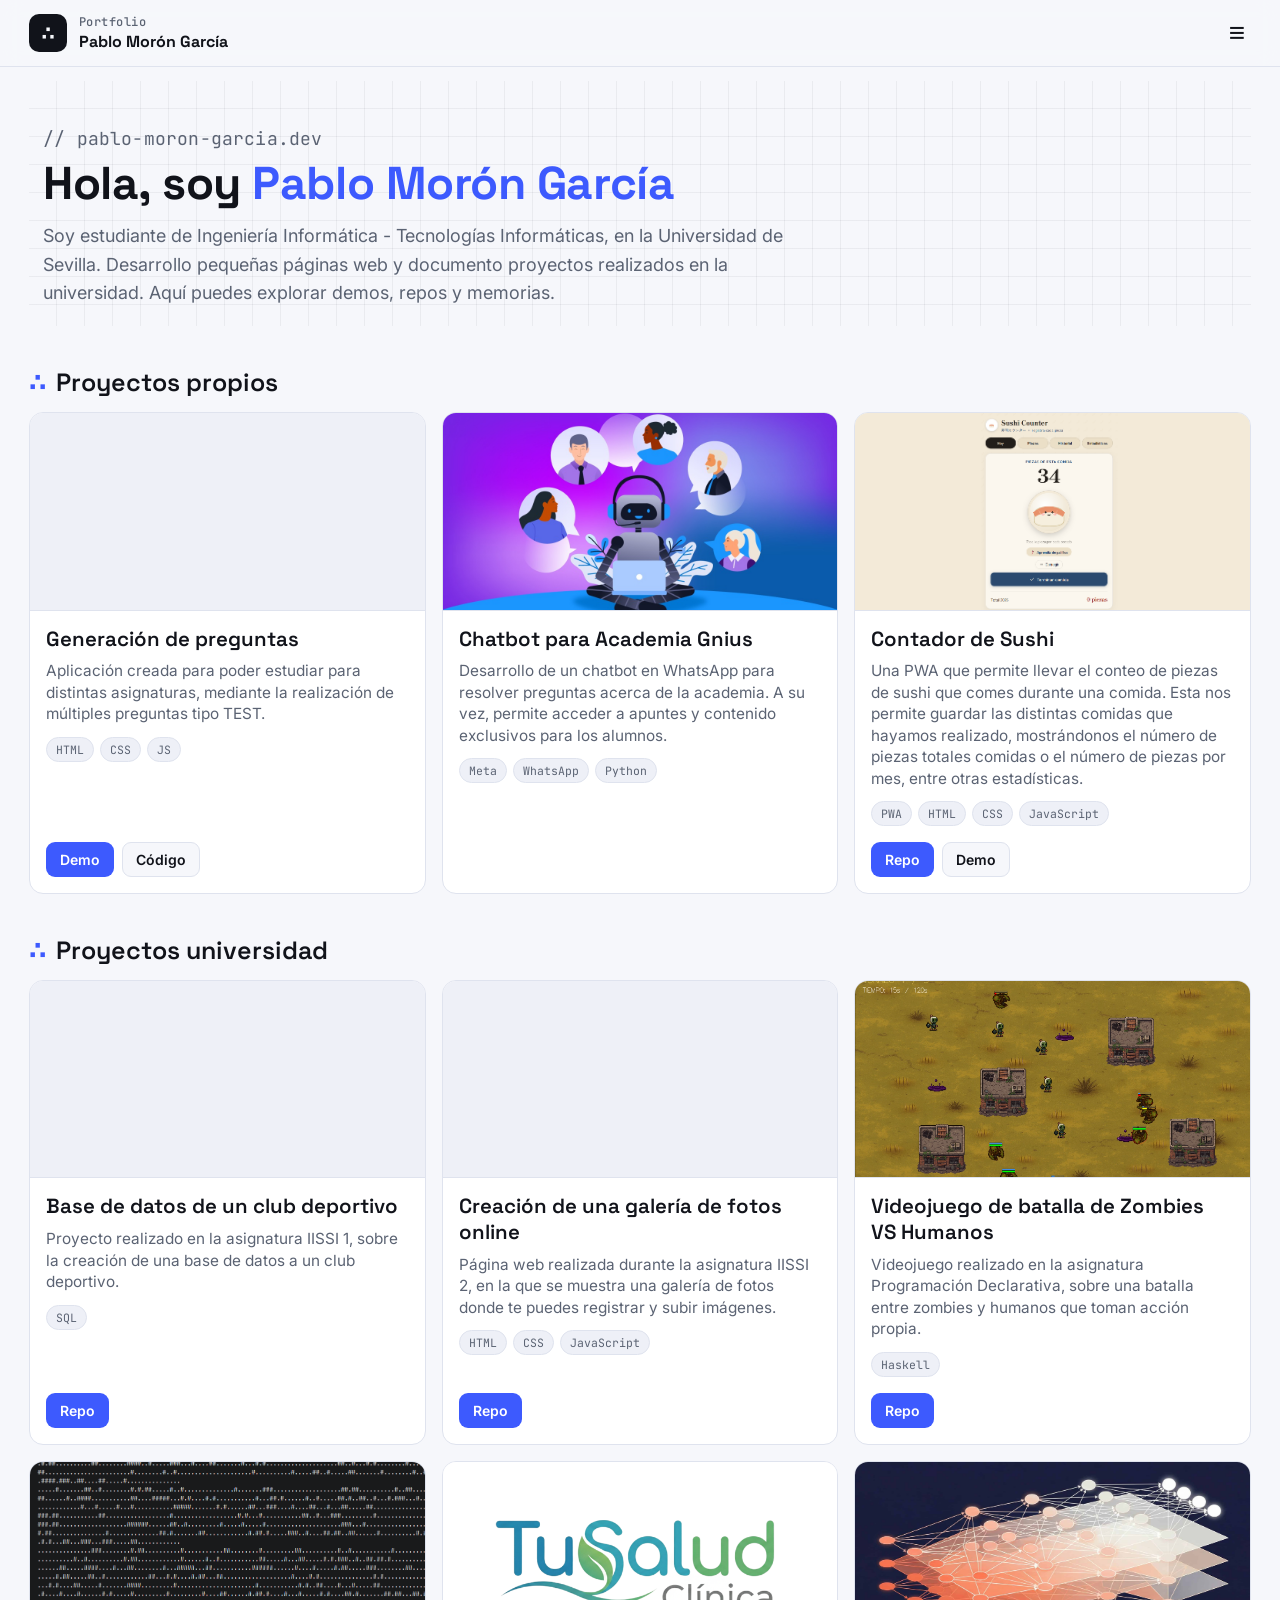
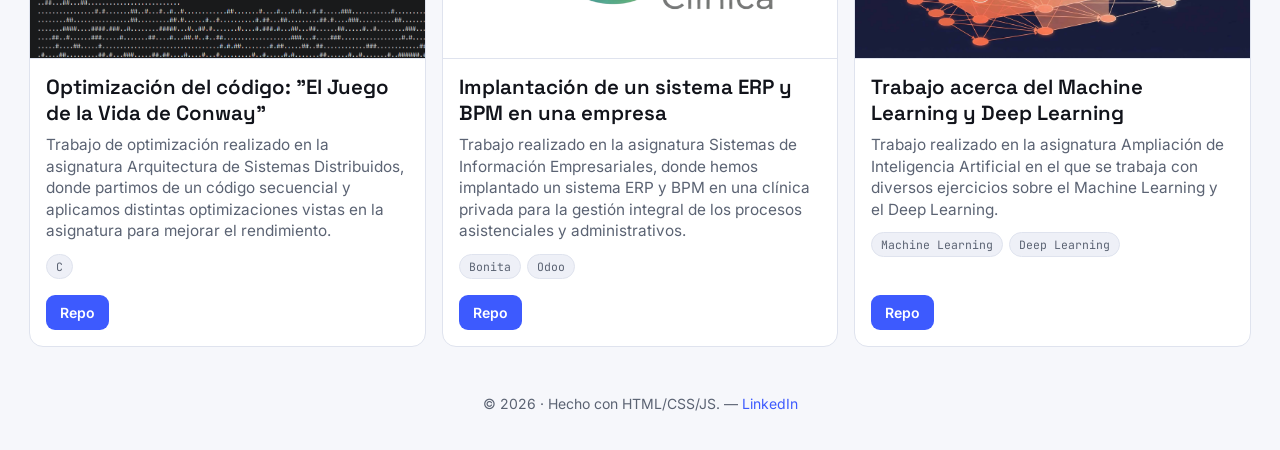
==== commit b1fa86c1: "modificacion admin" ====
--- a/index.html
+++ b/index.html
@@ -63,7 +63,7 @@
       >
         LinkedIn
       </a>
-      · <a href="admin.html" class="admin-link" title="Solo para el propietario del portfolio">Añadir proyecto</a>
+      
     </footer>
   </main>
 
